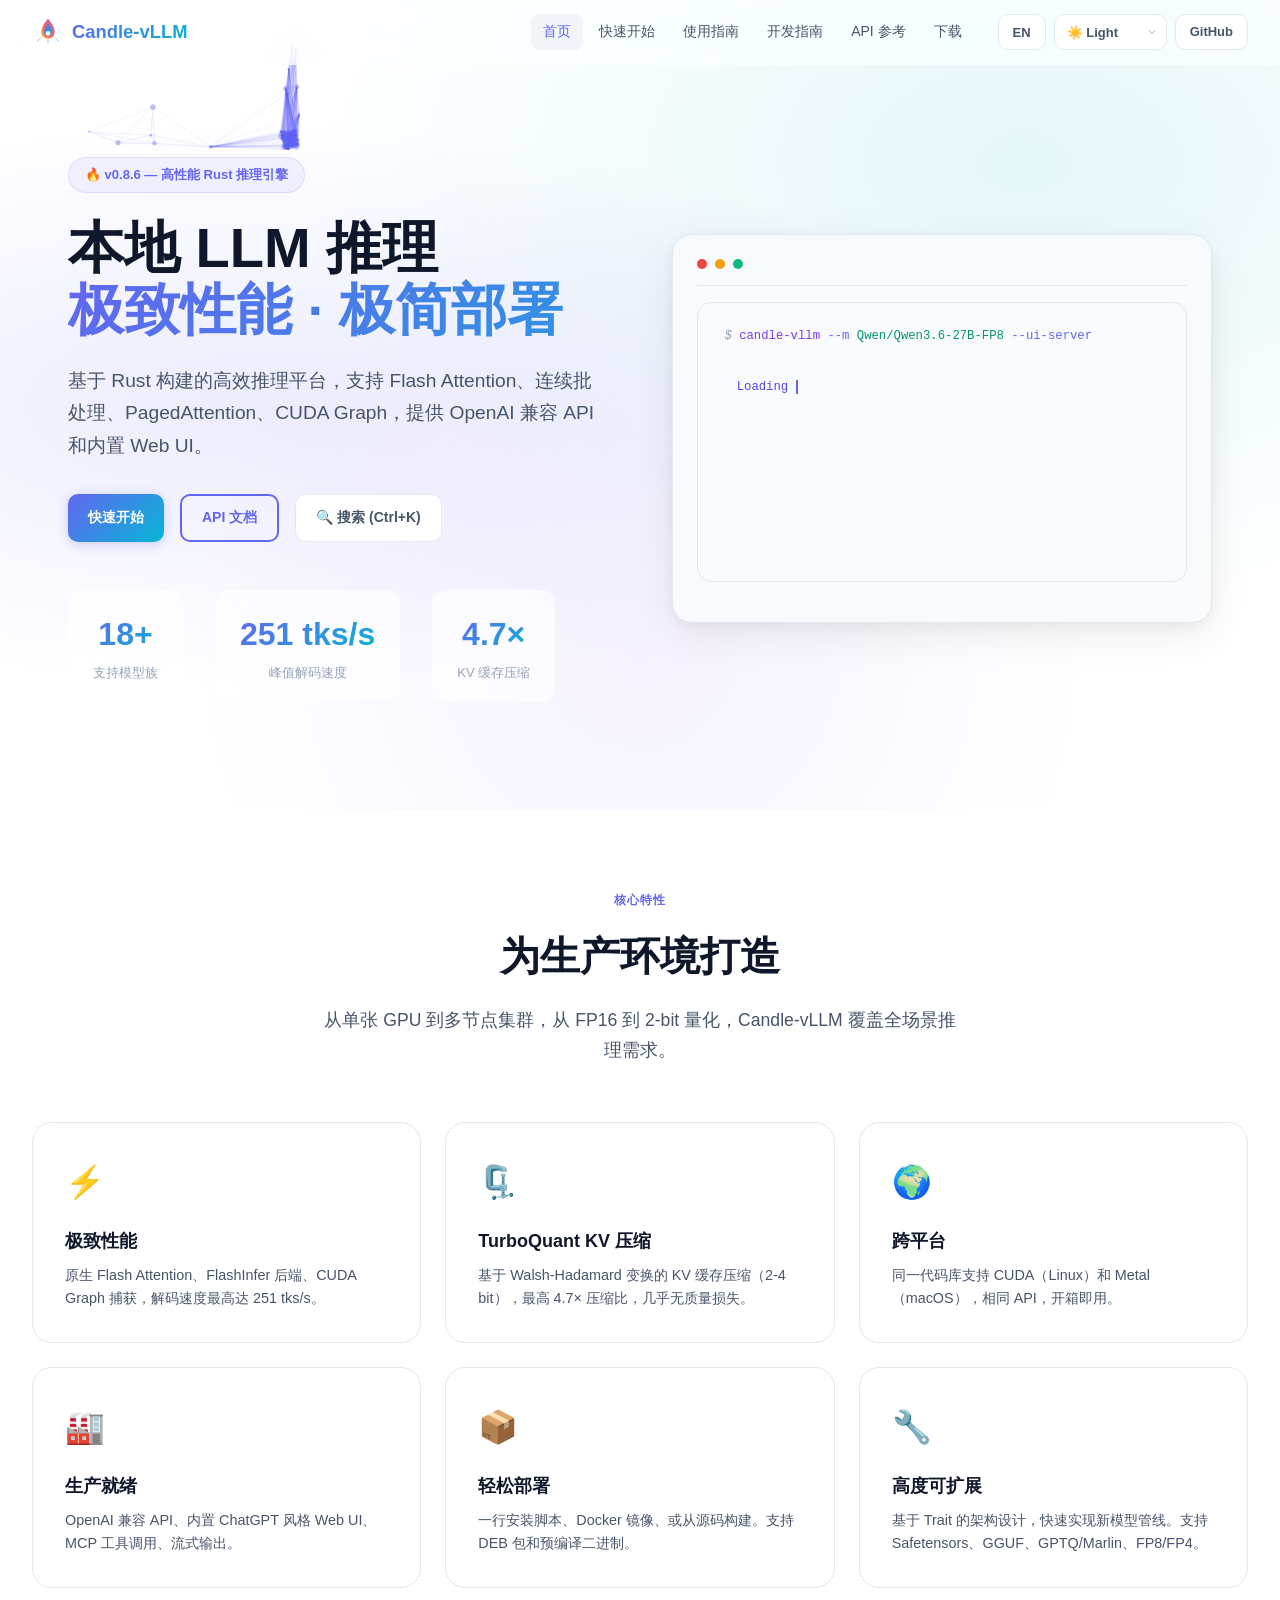
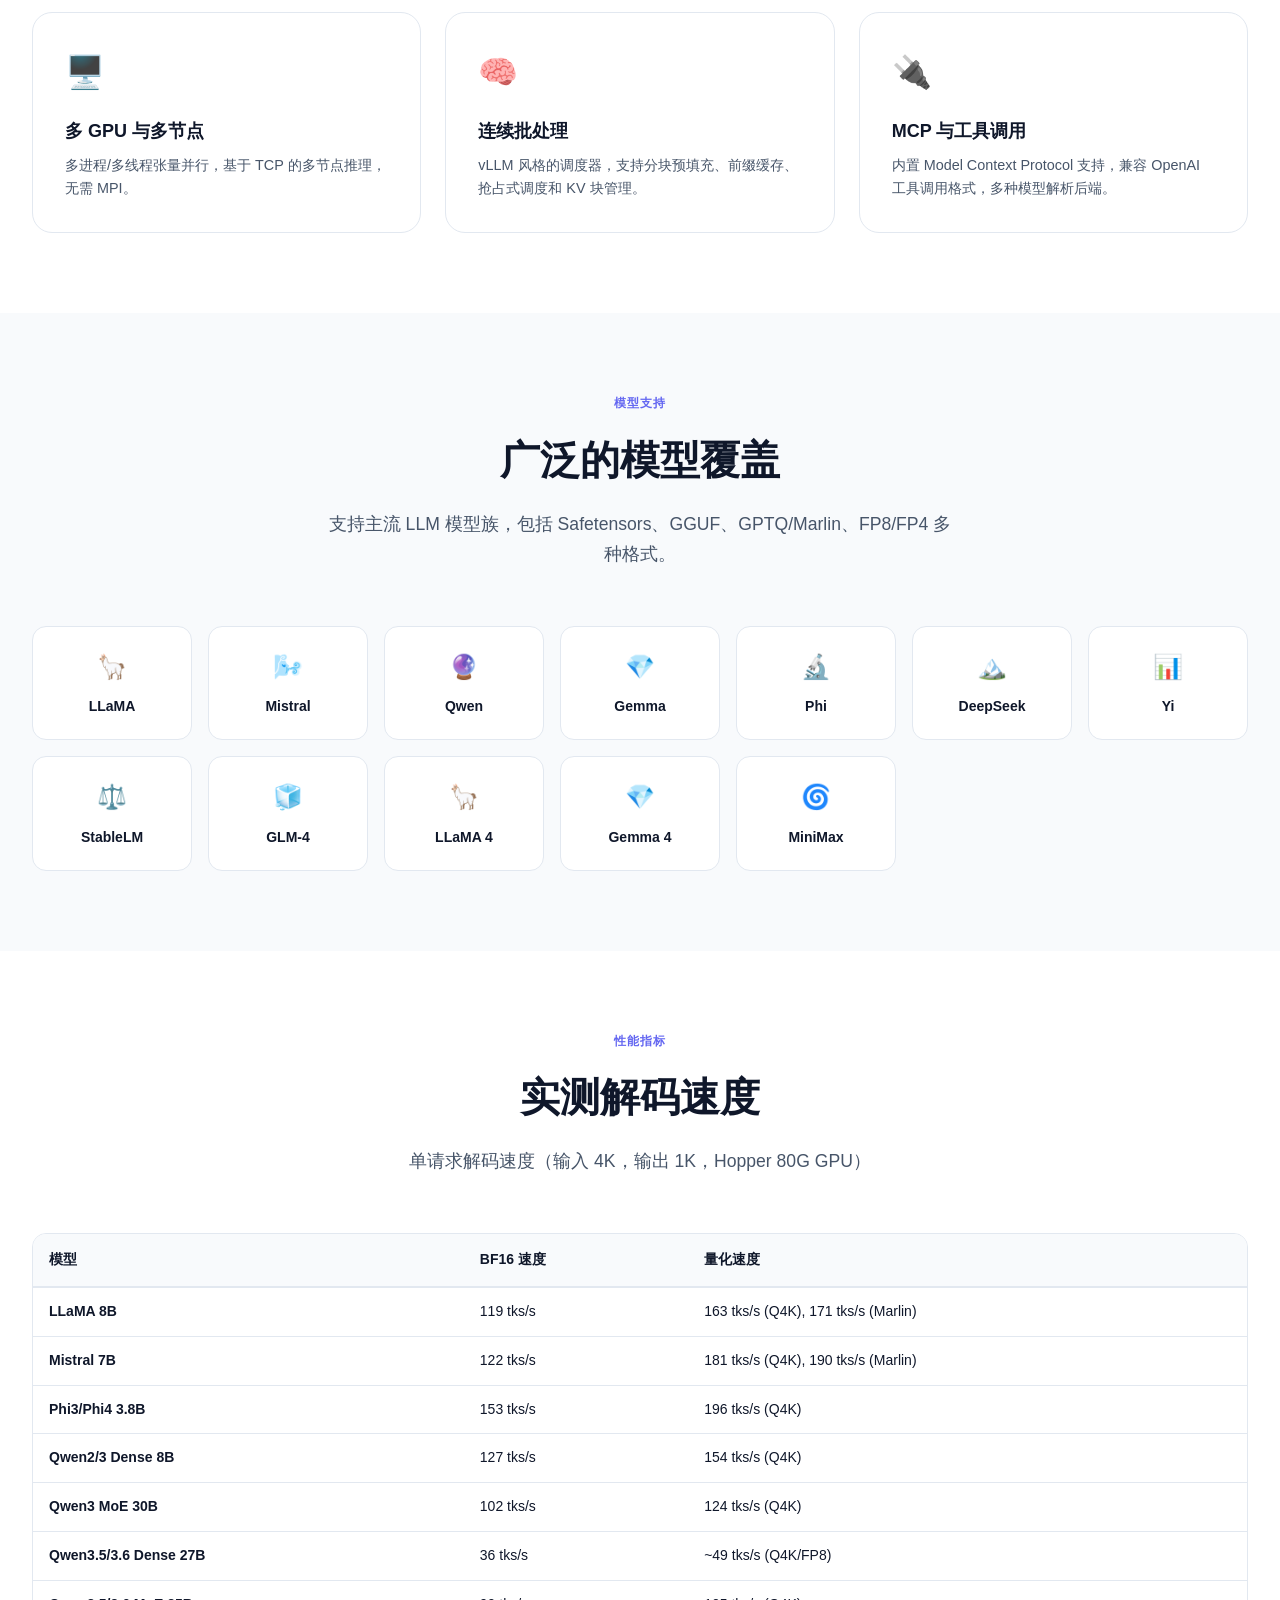
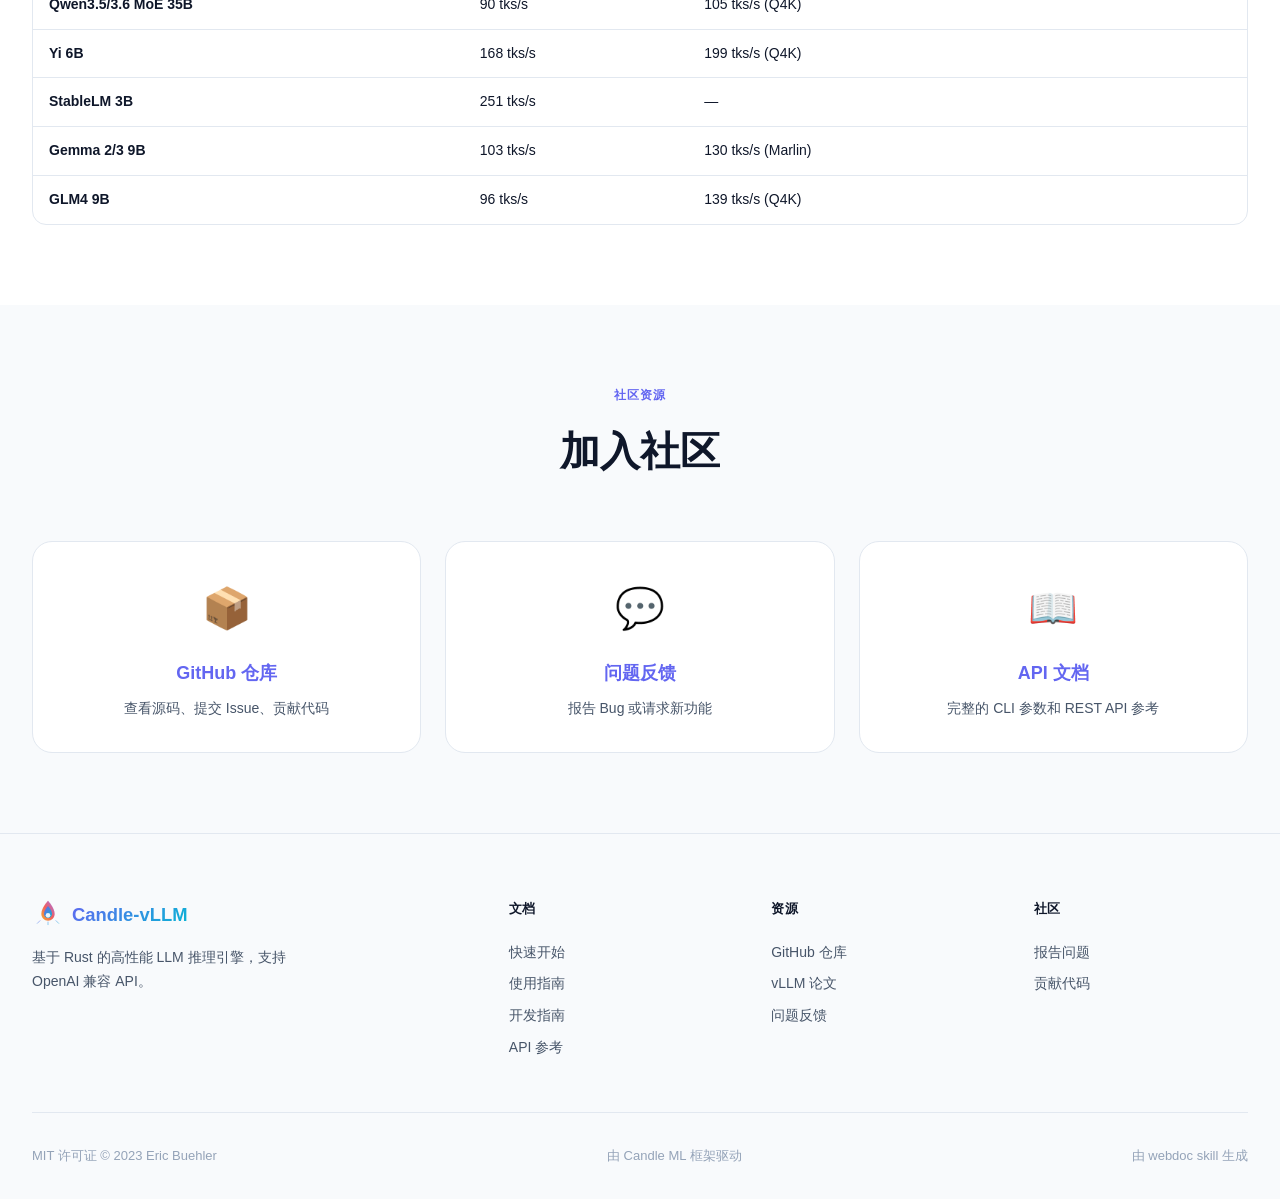
==== paged/index.html @ d10fa067 "Improve prebuild package compatibilities & add webdoc" ====
<!DOCTYPE html>
<html lang="zh-CN">
<head>
  <meta charset="UTF-8">
  <meta name="viewport" content="width=device-width, initial-scale=1.0">
  <title>Candle-vLLM — High-Performance LLM Inference in Rust</title>
  <meta name="description" content="Efficient, easy-to-use platform for inference and serving local LLMs with an OpenAI compatible API server, built in Rust.">
  <link rel="icon" href="assets/images/favicon.svg" type="image/svg+xml">
  <link rel="stylesheet" href="assets/css/main.css?v=2">
</head>
<body>

<header class="site-header">
  <div class="header-inner">
    <a href="index.html" class="logo">
      <img src="assets/images/logo.svg" alt="Candle-vLLM">
      <span>Candle-vLLM</span>
    </a>
    <nav class="nav-links">
      <a href="index.html" data-zh="首页" data-en="Home">首页</a>
      <a href="getting-started.html" data-zh="快速开始" data-en="Getting Started">快速开始</a>
      <a href="user-guide.html" data-zh="使用指南" data-en="User Guide">使用指南</a>
      <a href="developer-guide.html" data-zh="开发指南" data-en="Developer Guide">开发指南</a>
      <a href="api-reference.html" data-zh="API 参考" data-en="API Reference">API 参考</a>
      <a href="downloads.html" data-zh="下载" data-en="Downloads">下载</a>
    </nav>
    <div class="nav-actions">
      <button class="lang-toggle" aria-label="Switch language">EN</button>
      <div class="theme-dropdown">
        <select class="theme-select" aria-label="Select theme">
          <option value="light">☀️ Light</option>
          <option value="dark">🌙 Dark</option>
          <option value="enflame">🔥 Enflame</option>
        </select>
      </div>
      <a href="https://github.com/EricLBuehler/candle-vllm" class="btn btn-sm btn-page" target="_blank">GitHub</a>
      <button class="mobile-toggle" aria-label="Menu"><span></span><span></span><span></span></button>
    </div>
  </div>
</header>
<div class="scroll-progress"></div>

<!-- Search Overlay -->
<div class="search-overlay">
  <div class="search-box">
    <div class="search-input-wrapper">
      <svg width="20" height="20" viewBox="0 0 24 24" fill="none" stroke="currentColor" stroke-width="2"><circle cx="11" cy="11" r="8"/><path d="m21 21-4.35-4.35"/></svg>
      <input type="text" class="search-input" placeholder="Search documentation... (Ctrl+K)">
    </div>
    <div class="search-results"><div class="search-hint">Type to search documentation...</div></div>
  </div>
</div>

<!-- Hero Section -->
<section class="hero">
  <div class="hero-bg"></div>
  <canvas id="particles"></canvas>
  <div class="container">
    <div class="hero-grid">
      <div>
        <div class="hero-badge">
          <span data-zh="🔥 v0.8.6 — 高性能 Rust 推理引擎" data-en="🔥 v0.8.6 — High-Performance Rust Inference Engine">🔥 v0.8.6 — 高性能 Rust 推理引擎</span>
        </div>
        <h1>
          <span data-zh="本地 LLM 推理" data-en="Local LLM Inference">本地 LLM 推理</span><br>
          <span class="gradient-text" data-zh="极致性能 · 极简部署" data-en="Blazing Fast · Easy Deploy">极致性能 · 极简部署</span>
        </h1>
        <p data-zh="基于 Rust 构建的高效推理平台，支持 Flash Attention、连续批处理、PagedAttention、CUDA Graph，提供 OpenAI 兼容 API 和内置 Web UI。" data-en="Efficient inference platform built in Rust with Flash Attention, continuous batching, PagedAttention, CUDA Graphs, OpenAI-compatible API, and built-in ChatGPT-style Web UI.">基于 Rust 构建的高效推理平台，支持 Flash Attention、连续批处理、PagedAttention、CUDA Graph，提供 OpenAI 兼容 API 和内置 Web UI。</p>
        <div class="hero-buttons">
          <a href="getting-started.html" class="btn btn-primary" data-zh="快速开始" data-en="Get Started">快速开始</a>
          <a href="api-reference.html" class="btn btn-outline" data-zh="API 文档" data-en="API Docs">API 文档</a>
          <button class="btn btn-page" data-search-trigger data-zh="🔍 搜索 (Ctrl+K)" data-en="🔍 Search (Ctrl+K)">🔍 搜索 (Ctrl+K)</button>
        </div>
        <div class="stats-row">
          <div class="stat-card reveal">
            <div class="stat-number" data-counter data-target="18" data-suffix="+">0</div>
            <div class="stat-label" data-zh="支持模型族" data-en="Model Families">支持模型族</div>
          </div>
          <div class="stat-card reveal">
            <div class="stat-number" data-counter data-target="251" data-suffix=" tks/s">0</div>
            <div class="stat-label" data-zh="峰值解码速度" data-en="Peak Decode Speed">峰值解码速度</div>
          </div>
          <div class="stat-card reveal">
            <div class="stat-number" data-counter data-target="4" data-suffix=".7×">0</div>
            <div class="stat-label" data-zh="KV 缓存压缩" data-en="KV Cache Compression">KV 缓存压缩</div>
          </div>
        </div>
      </div>
      <div class="hero-code reveal">
        <div class="hero-code-header">
          <div class="hero-code-dot"></div>
          <div class="hero-code-dot"></div>
          <div class="hero-code-dot"></div>
        </div>
        <div id="hero-typing-code">
          <pre><code></code></pre>
        </div>
      </div>
    </div>
  </div>
</section>

<!-- Features Section -->
<section class="section">
  <div class="container">
    <div class="section-header reveal">
      <span class="overline" data-zh="核心特性" data-en="Core Features">核心特性</span>
      <h2 data-zh="为生产环境打造" data-en="Built for Production">为生产环境打造</h2>
      <p data-zh="从单张 GPU 到多节点集群，从 FP16 到 2-bit 量化，Candle-vLLM 覆盖全场景推理需求。" data-en="From a single GPU to multi-node clusters, from FP16 to 2-bit quantization, Candle-vLLM covers all inference scenarios.">从单张 GPU 到多节点集群，从 FP16 到 2-bit 量化，Candle-vLLM 覆盖全场景推理需求。</p>
    </div>
    <div class="features-grid">
      <div class="feature-card reveal">
        <span class="feature-icon">⚡</span>
        <h3 data-zh="极致性能" data-en="High Performance">极致性能</h3>
        <p data-zh="原生 Flash Attention、FlashInfer 后端、CUDA Graph 捕获，解码速度最高达 251 tks/s。" data-en="Native Flash Attention, FlashInfer backend, CUDA Graph capture — decode speeds up to 251 tks/s.">原生 Flash Attention、FlashInfer 后端、CUDA Graph 捕获，解码速度最高达 251 tks/s。</p>
      </div>
      <div class="feature-card reveal">
        <span class="feature-icon">🗜️</span>
        <h3 data-zh="TurboQuant KV 压缩" data-en="TurboQuant KV Compression">TurboQuant KV 压缩</h3>
        <p data-zh="基于 Walsh-Hadamard 变换的 KV 缓存压缩（2-4 bit），最高 4.7× 压缩比，几乎无质量损失。" data-en="Walsh-Hadamard KV cache compression (2-4 bit) with up to 4.7× compression and minimal quality loss.">基于 Walsh-Hadamard 变换的 KV 缓存压缩（2-4 bit），最高 4.7× 压缩比，几乎无质量损失。</p>
      </div>
      <div class="feature-card reveal">
        <span class="feature-icon">🌍</span>
        <h3 data-zh="跨平台" data-en="Cross-Platform">跨平台</h3>
        <p data-zh="同一代码库支持 CUDA（Linux）和 Metal（macOS），相同 API，开箱即用。" data-en="Single codebase for CUDA (Linux) and Metal (macOS). Same API, works out of the box.">同一代码库支持 CUDA（Linux）和 Metal（macOS），相同 API，开箱即用。</p>
      </div>
      <div class="feature-card reveal">
        <span class="feature-icon">🏭</span>
        <h3 data-zh="生产就绪" data-en="Production Ready">生产就绪</h3>
        <p data-zh="OpenAI 兼容 API、内置 ChatGPT 风格 Web UI、MCP 工具调用、流式输出。" data-en="OpenAI-compatible API, built-in ChatGPT-style Web UI, MCP tool calling, streaming output.">OpenAI 兼容 API、内置 ChatGPT 风格 Web UI、MCP 工具调用、流式输出。</p>
      </div>
      <div class="feature-card reveal">
        <span class="feature-icon">📦</span>
        <h3 data-zh="轻松部署" data-en="Easy Deploy">轻松部署</h3>
        <p data-zh="一行安装脚本、Docker 镜像、或从源码构建。支持 DEB 包和预编译二进制。" data-en="One-line install, Docker images, or build from source. DEB packages and pre-built binaries.">一行安装脚本、Docker 镜像、或从源码构建。支持 DEB 包和预编译二进制。</p>
      </div>
      <div class="feature-card reveal">
        <span class="feature-icon">🔧</span>
        <h3 data-zh="高度可扩展" data-en="Extensible">高度可扩展</h3>
        <p data-zh="基于 Trait 的架构设计，快速实现新模型管线。支持 Safetensors、GGUF、GPTQ/Marlin、FP8/FP4。" data-en="Trait-based architecture for rapid new model pipelines. Supports Safetensors, GGUF, GPTQ/Marlin, FP8/FP4.">基于 Trait 的架构设计，快速实现新模型管线。支持 Safetensors、GGUF、GPTQ/Marlin、FP8/FP4。</p>
      </div>
      <div class="feature-card reveal">
        <span class="feature-icon">🖥️</span>
        <h3 data-zh="多 GPU 与多节点" data-en="Multi-GPU & Multi-Node">多 GPU 与多节点</h3>
        <p data-zh="多进程/多线程张量并行，基于 TCP 的多节点推理，无需 MPI。" data-en="Multi-process and multi-threaded tensor parallelism, TCP-based multi-node inference — no MPI required.">多进程/多线程张量并行，基于 TCP 的多节点推理，无需 MPI。</p>
      </div>
      <div class="feature-card reveal">
        <span class="feature-icon">🧠</span>
        <h3 data-zh="连续批处理" data-en="Continuous Batching">连续批处理</h3>
        <p data-zh="vLLM 风格的调度器，支持分块预填充、前缀缓存、抢占式调度和 KV 块管理。" data-en="vLLM-style scheduler with chunked prefill, prefix caching, preemptive scheduling, and KV block management.">vLLM 风格的调度器，支持分块预填充、前缀缓存、抢占式调度和 KV 块管理。</p>
      </div>
      <div class="feature-card reveal">
        <span class="feature-icon">🔌</span>
        <h3 data-zh="MCP 与工具调用" data-en="MCP & Tool Calling">MCP 与工具调用</h3>
        <p data-zh="内置 Model Context Protocol 支持，兼容 OpenAI 工具调用格式，多种模型解析后端。" data-en="Built-in Model Context Protocol support, compatible with OpenAI tool calling format, multiple parser backends.">内置 Model Context Protocol 支持，兼容 OpenAI 工具调用格式，多种模型解析后端。</p>
      </div>
    </div>
  </div>
</section>

<!-- Supported Models Section -->
<section class="section" style="background: var(--surface-alt);">
  <div class="container">
    <div class="section-header reveal">
      <span class="overline" data-zh="模型支持" data-en="Model Support">模型支持</span>
      <h2 data-zh="广泛的模型覆盖" data-en="Broad Model Coverage">广泛的模型覆盖</h2>
      <p data-zh="支持主流 LLM 模型族，包括 Safetensors、GGUF、GPTQ/Marlin、FP8/FP4 多种格式。" data-en="Supports mainstream LLM families across Safetensors, GGUF, GPTQ/Marlin, FP8/FP4 formats.">支持主流 LLM 模型族，包括 Safetensors、GGUF、GPTQ/Marlin、FP8/FP4 多种格式。</p>
    </div>
    <div class="model-families reveal">
      <div class="model-family"><span class="model-family-icon">🦙</span><span class="model-family-name">LLaMA</span></div>
      <div class="model-family"><span class="model-family-icon">🌬️</span><span class="model-family-name">Mistral</span></div>
      <div class="model-family"><span class="model-family-icon">🔮</span><span class="model-family-name">Qwen</span></div>
      <div class="model-family"><span class="model-family-icon">💎</span><span class="model-family-name">Gemma</span></div>
      <div class="model-family"><span class="model-family-icon">🔬</span><span class="model-family-name">Phi</span></div>
      <div class="model-family"><span class="model-family-icon">🏔️</span><span class="model-family-name">DeepSeek</span></div>
      <div class="model-family"><span class="model-family-icon">📊</span><span class="model-family-name">Yi</span></div>
      <div class="model-family"><span class="model-family-icon">⚖️</span><span class="model-family-name">StableLM</span></div>
      <div class="model-family"><span class="model-family-icon">🧊</span><span class="model-family-name">GLM-4</span></div>
      <div class="model-family"><span class="model-family-icon">🦙</span><span class="model-family-name">LLaMA 4</span></div>
      <div class="model-family"><span class="model-family-icon">💎</span><span class="model-family-name">Gemma 4</span></div>
      <div class="model-family"><span class="model-family-icon">🌀</span><span class="model-family-name">MiniMax</span></div>
    </div>
  </div>
</section>

<!-- Performance Section -->
<section class="section">
  <div class="container">
    <div class="section-header reveal">
      <span class="overline" data-zh="性能指标" data-en="Performance">性能指标</span>
      <h2 data-zh="实测解码速度" data-en="Benchmark Decode Speed">实测解码速度</h2>
      <p data-zh="单请求解码速度（输入 4K，输出 1K，Hopper 80G GPU）" data-en="Single-request decode speed (input 4K, output 1K, Hopper 80G GPU)">单请求解码速度（输入 4K，输出 1K，Hopper 80G GPU）</p>
    </div>
    <div class="table-wrapper reveal">
      <table>
        <thead>
          <tr>
            <th data-zh="模型" data-en="Model">模型</th>
            <th data-zh="BF16 速度" data-en="BF16 Speed">BF16 速度</th>
            <th data-zh="量化速度" data-en="Quantized Speed">量化速度</th>
          </tr>
        </thead>
        <tbody>
          <tr><td><strong>LLaMA 8B</strong></td><td>119 tks/s</td><td>163 tks/s (Q4K), 171 tks/s (Marlin)</td></tr>
          <tr><td><strong>Mistral 7B</strong></td><td>122 tks/s</td><td>181 tks/s (Q4K), 190 tks/s (Marlin)</td></tr>
          <tr><td><strong>Phi3/Phi4 3.8B</strong></td><td>153 tks/s</td><td>196 tks/s (Q4K)</td></tr>
          <tr><td><strong>Qwen2/3 Dense 8B</strong></td><td>127 tks/s</td><td>154 tks/s (Q4K)</td></tr>
          <tr><td><strong>Qwen3 MoE 30B</strong></td><td>102 tks/s</td><td>124 tks/s (Q4K)</td></tr>
          <tr><td><strong>Qwen3.5/3.6 Dense 27B</strong></td><td>36 tks/s</td><td>~49 tks/s (Q4K/FP8)</td></tr>
          <tr><td><strong>Qwen3.5/3.6 MoE 35B</strong></td><td>90 tks/s</td><td>105 tks/s (Q4K)</td></tr>
          <tr><td><strong>Yi 6B</strong></td><td>168 tks/s</td><td>199 tks/s (Q4K)</td></tr>
          <tr><td><strong>StableLM 3B</strong></td><td>251 tks/s</td><td>—</td></tr>
          <tr><td><strong>Gemma 2/3 9B</strong></td><td>103 tks/s</td><td>130 tks/s (Marlin)</td></tr>
          <tr><td><strong>GLM4 9B</strong></td><td>96 tks/s</td><td>139 tks/s (Q4K)</td></tr>
        </tbody>
      </table>
    </div>
  </div>
</section>

<!-- Community Section -->
<section class="section" style="background: var(--surface-alt);">
  <div class="container">
    <div class="section-header reveal">
      <span class="overline" data-zh="社区资源" data-en="Community">社区资源</span>
      <h2 data-zh="加入社区" data-en="Join the Community">加入社区</h2>
    </div>
    <div class="community-grid">
      <a href="https://github.com/EricLBuehler/candle-vllm" target="_blank" class="community-card reveal">
        <span class="community-icon">📦</span>
        <h3 data-zh="GitHub 仓库" data-en="GitHub Repo">GitHub 仓库</h3>
        <p data-zh="查看源码、提交 Issue、贡献代码" data-en="Browse source, file issues, contribute">查看源码、提交 Issue、贡献代码</p>
      </a>
      <a href="https://github.com/EricLBuehler/candle-vllm/issues" target="_blank" class="community-card reveal">
        <span class="community-icon">💬</span>
        <h3 data-zh="问题反馈" data-en="Issue Tracker">问题反馈</h3>
        <p data-zh="报告 Bug 或请求新功能" data-en="Report bugs or request features">报告 Bug 或请求新功能</p>
      </a>
      <a href="api-reference.html" class="community-card reveal">
        <span class="community-icon">📖</span>
        <h3 data-zh="API 文档" data-en="API Documentation">API 文档</h3>
        <p data-zh="完整的 CLI 参数和 REST API 参考" data-en="Complete CLI flags and REST API reference">完整的 CLI 参数和 REST API 参考</p>
      </a>
    </div>
  </div>
</section>

<!-- Footer -->
<footer class="site-footer">
  <div class="container">
    <div class="footer-grid">
      <div class="footer-brand">
        <a href="index.html" class="logo">
          <img src="assets/images/logo.svg" alt="Candle-vLLM">
          <span>Candle-vLLM</span>
        </a>
        <p data-zh="基于 Rust 的高性能 LLM 推理引擎，支持 OpenAI 兼容 API。" data-en="High-performance LLM inference engine built in Rust with OpenAI-compatible API.">基于 Rust 的高性能 LLM 推理引擎，支持 OpenAI 兼容 API。</p>
      </div>
      <div class="footer-col">
        <h4 data-zh="文档" data-en="Docs">文档</h4>
        <a href="getting-started.html" data-zh="快速开始" data-en="Getting Started">快速开始</a>
        <a href="user-guide.html" data-zh="使用指南" data-en="User Guide">使用指南</a>
        <a href="developer-guide.html" data-zh="开发指南" data-en="Developer Guide">开发指南</a>
        <a href="api-reference.html" data-zh="API 参考" data-en="API Reference">API 参考</a>
      </div>
      <div class="footer-col">
        <h4 data-zh="资源" data-en="Resources">资源</h4>
        <a href="https://github.com/EricLBuehler/candle-vllm" target="_blank" data-zh="GitHub 仓库" data-en="GitHub Repo">GitHub 仓库</a>
        <a href="https://arxiv.org/abs/2309.06180" target="_blank" data-zh="vLLM 论文" data-en="vLLM Paper">vLLM 论文</a>
        <a href="https://github.com/EricLBuehler/candle-vllm/issues" target="_blank" data-zh="问题反馈" data-en="Issue Tracker">问题反馈</a>
      </div>
      <div class="footer-col">
        <h4 data-zh="社区" data-en="Community">社区</h4>
        <a href="https://github.com/EricLBuehler/candle-vllm/issues" target="_blank" data-zh="报告问题" data-en="Report Issue">报告问题</a>
        <a href="https://github.com/EricLBuehler/candle-vllm" target="_blank" data-zh="贡献代码" data-en="Contribute">贡献代码</a>
      </div>
    </div>
    <div class="footer-bottom">
      <span data-zh="MIT 许可证 © 2023 Eric Buehler" data-en="MIT License © 2023 Eric Buehler">MIT 许可证 © 2023 Eric Buehler</span>
      <span data-zh="由 Candle ML 框架驱动" data-en="Powered by Candle ML Framework">由 Candle ML 框架驱动</span>
      <span class="webdoc-credit"><span data-zh="由" data-en="Generated by">Generated by</span> <a href="https://github.com/guoqingbao/webdoc/" target="_blank" rel="noopener">webdoc skill</a><span data-zh=" 生成" data-en=""></span></span>
    </div>
  </div>
</footer>

<script src="assets/js/main.js?v=2"></script>
</body>
</html>
---- paged/assets/css/main.css ----
/* ============================================================
   Candle-vLLM Documentation — Design System
   Three themes: light (default), dark, enflame
   ============================================================ */

:root {
  --primary: #6366f1;
  --primary-dark: #4f46e5;
  --primary-light: #818cf8;
  --accent: #06b6d4;
  --accent-dark: #0891b2;
  --surface: #ffffff;
  --surface-alt: #f8fafc;
  --surface-hover: #f1f5f9;
  --border: #e2e8f0;
  --text: #0f172a;
  --text-secondary: #475569;
  --text-tertiary: #94a3b8;
  --code-bg: #f8fafc;
  --code-text: #1e293b;
  --success: #10b981;
  --warning: #f59e0b;
  --danger: #ef4444;
  --gradient-start: #6366f1;
  --gradient-end: #06b6d4;
  --glass: rgba(255,255,255,0.6);
  --glass-border: rgba(255,255,255,0.3);
  --shadow-sm: 0 1px 2px rgba(0,0,0,0.04);
  --shadow: 0 4px 16px rgba(0,0,0,0.06), 0 1px 3px rgba(0,0,0,0.04);
  --shadow-lg: 0 12px 40px rgba(0,0,0,0.08), 0 4px 12px rgba(0,0,0,0.04);
  --shadow-xl: 0 24px 48px rgba(0,0,0,0.1), 0 8px 16px rgba(0,0,0,0.05);
  --shadow-glow: 0 0 30px rgba(99,102,241,0.12);
  --radius: 0.875rem;
  --radius-lg: 1.25rem;
  --transition: 0.3s cubic-bezier(0.4, 0, 0.2, 1);
}

[data-theme="dark"] {
  --primary: #818cf8;
  --primary-dark: #6366f1;
  --primary-light: #a5b4fc;
  --accent: #22d3ee;
  --accent-dark: #06b6d4;
  --surface: #0b1120;
  --surface-alt: #131b2e;
  --surface-hover: #1e293b;
  --border: #1e293b;
  --text: #f1f5f9;
  --text-secondary: #94a3b8;
  --text-tertiary: #64748b;
  --code-bg: #0d1525;
  --code-text: #e2e8f0;
  --glass: rgba(11,17,32,0.7);
  --glass-border: rgba(30,41,59,0.5);
  --shadow-sm: 0 1px 2px rgba(0,0,0,0.2);
  --shadow: 0 4px 16px rgba(0,0,0,0.3);
  --shadow-lg: 0 12px 40px rgba(0,0,0,0.4);
  --shadow-xl: 0 24px 48px rgba(0,0,0,0.5);
  --shadow-glow: 0 0 30px rgba(129,140,248,0.15);
}

[data-theme="enflame"] {
  --primary: #f59e0b;
  --primary-dark: #d97706;
  --primary-light: #fbbf24;
  --accent: #ef4444;
  --accent-dark: #dc2626;
  --surface: #ffffff;
  --surface-alt: #FFFBF0;
  --surface-hover: #FFF7E6;
  --border: #F3E8D0;
  --text: #1a1005;
  --text-secondary: #5c4a2a;
  --text-tertiary: #9c8a6a;
  --code-bg: #FFFDF5;
  --code-text: #3d2e0a;
  --gradient-start: #f59e0b;
  --gradient-end: #ef4444;
  --glass: rgba(255,255,255,0.7);
  --glass-border: rgba(0,0,0,0.06);
  --shadow-glow: 0 0 30px rgba(245,158,11,0.15);
}

/* ---- Reset & Base ---- */
*, *::before, *::after { box-sizing: border-box; margin: 0; padding: 0; }
html { scroll-behavior: smooth; }
body {
  font-family: 'Inter', -apple-system, BlinkMacSystemFont, 'Segoe UI', Roboto, sans-serif;
  background: var(--surface);
  color: var(--text);
  line-height: 1.7;
  transition: background var(--transition), color var(--transition);
  overflow-x: hidden;
}
code, pre, .code-block, .terminal {
  font-family: 'SF Mono', 'Cascadia Code', 'JetBrains Mono', 'Fira Code', Consolas, monospace;
}
a { color: var(--primary); text-decoration: none; transition: color var(--transition); }
a:hover { color: var(--primary-dark); }
img { max-width: 100%; display: block; }

/* ---- Container ---- */
.container { max-width: 1280px; margin: 0 auto; padding: 0 2rem; }

/* ---- Header ---- */
.site-header {
  position: fixed; top: 0; left: 0; right: 0; z-index: 1000;
  background: var(--glass);
  backdrop-filter: blur(20px) saturate(180%);
  -webkit-backdrop-filter: blur(20px) saturate(180%);
  border-bottom: 1px solid var(--glass-border);
  transition: all var(--transition);
}
.site-header.scrolled {
  box-shadow: var(--shadow);
}
.header-inner {
  max-width: 1280px; margin: 0 auto; padding: 0 2rem;
  display: flex; align-items: center; height: 4rem; gap: 1.5rem;
}
.logo {
  display: flex; align-items: center; gap: 0.5rem;
  text-decoration: none; flex-shrink: 0;
}
.logo img { width: 2rem; height: 2rem; }
.logo span {
  font-weight: 800; font-size: 1.15rem;
  background: linear-gradient(135deg, var(--gradient-start), var(--gradient-end));
  -webkit-background-clip: text; -webkit-text-fill-color: transparent;
  background-clip: text;
}
.nav-links { display: flex; align-items: center; gap: 0.25rem; margin-left: auto; }
.nav-links a {
  padding: 0.4rem 0.75rem; border-radius: 0.5rem;
  font-size: 0.875rem; font-weight: 500; color: var(--text-secondary);
  transition: all var(--transition); white-space: nowrap;
}
.nav-links a:hover, .nav-links a.active {
  color: var(--primary); background: var(--surface-hover);
}
.nav-actions { display: flex; align-items: center; gap: 0.5rem; flex-shrink: 0; }

/* Language toggle */
.lang-toggle {
  height: 2.25rem; padding: 0 0.875rem; border-radius: 0.625rem;
  border: 1px solid var(--border); background: var(--surface);
  color: var(--text-secondary); cursor: pointer;
  font-size: 0.8125rem; font-weight: 600; font-family: inherit;
  transition: all var(--transition);
}
.lang-toggle:hover { background: var(--surface-hover); transform: translateY(-1px); }

/* Theme dropdown */
.theme-dropdown { position: relative; display: flex; align-items: center; }
.theme-select {
  height: 2.25rem; border-radius: 0.625rem; border: 1px solid var(--border);
  background: var(--surface); color: var(--text-secondary); cursor: pointer;
  font-size: 0.8125rem; font-weight: 600; font-family: inherit;
  padding: 0 1.75rem 0 0.75rem; appearance: none; -webkit-appearance: none;
  transition: all var(--transition);
  background-image: url("data:image/svg+xml,%3Csvg xmlns='http://www.w3.org/2000/svg' width='12' height='12' viewBox='0 0 24 24' fill='none' stroke='%2394a3b8' stroke-width='2'%3E%3Cpath d='m6 9 6 6 6-6'/%3E%3C/svg%3E");
  background-repeat: no-repeat; background-position: right 0.5rem center;
}
.theme-select:hover { background-color: var(--surface-hover); transform: translateY(-1px); }
.theme-select:focus { outline: 2px solid var(--primary); outline-offset: 1px; }

/* Buttons */
.btn {
  display: inline-flex; align-items: center; gap: 0.5rem;
  padding: 0.625rem 1.25rem; border-radius: 0.625rem;
  font-weight: 600; font-size: 0.875rem; font-family: inherit;
  border: none; cursor: pointer; transition: all var(--transition);
  text-decoration: none; white-space: nowrap;
}
.btn-sm { padding: 0.375rem 0.875rem; font-size: 0.8125rem; }
.btn-primary {
  background: linear-gradient(135deg, var(--gradient-start), var(--gradient-end));
  color: white; box-shadow: 0 2px 12px rgba(99,102,241,0.3);
}
.btn-primary:hover { transform: translateY(-2px); box-shadow: 0 4px 20px rgba(99,102,241,0.4); color: white; }
.btn-outline {
  background: transparent; color: var(--primary);
  border: 2px solid var(--primary);
}
.btn-outline:hover { background: var(--primary); color: white; transform: translateY(-2px); }
.btn-page {
  background: var(--surface); color: var(--text-secondary);
  border: 1px solid var(--border);
}
.btn-page:hover { background: var(--surface-hover); transform: translateY(-1px); color: var(--text); }

/* Mobile toggle */
.mobile-toggle {
  display: none; flex-direction: column; gap: 4px;
  background: none; border: none; cursor: pointer; padding: 4px;
}
.mobile-toggle span {
  width: 20px; height: 2px; background: var(--text-secondary);
  border-radius: 2px; transition: all var(--transition);
}

/* ---- Scroll Progress ---- */
.scroll-progress {
  position: fixed; top: 4rem; left: 0; height: 3px; z-index: 999;
  background: linear-gradient(90deg, var(--gradient-start), var(--gradient-end));
  width: 0%; transition: width 0.1s linear;
  animation: gradientShift 3s ease infinite;
  background-size: 200%;
}
@keyframes gradientShift {
  0%, 100% { background-position: 0% 50%; }
  50% { background-position: 100% 50%; }
}

/* ---- Hero ---- */
.hero {
  position: relative; padding: 8rem 0 5rem; overflow: hidden;
  min-height: 90vh; display: flex; align-items: center;
}
.hero-bg {
  position: absolute; inset: 0; z-index: 0;
  background:
    radial-gradient(ellipse at 20% 50%, rgba(99,102,241,0.12) 0%, transparent 50%),
    radial-gradient(ellipse at 80% 20%, rgba(6,182,212,0.1) 0%, transparent 50%),
    radial-gradient(ellipse at 50% 80%, rgba(139,92,246,0.08) 0%, transparent 50%),
    var(--surface);
}
[data-theme="dark"] .hero-bg {
  background:
    radial-gradient(ellipse at 20% 50%, rgba(99,102,241,0.15) 0%, transparent 50%),
    radial-gradient(ellipse at 80% 20%, rgba(6,182,212,0.12) 0%, transparent 50%),
    radial-gradient(ellipse at 50% 80%, rgba(139,92,246,0.1) 0%, transparent 50%),
    var(--surface);
}
[data-theme="enflame"] .hero-bg {
  background:
    radial-gradient(ellipse at 20% 50%, rgba(245,158,11,0.12) 0%, transparent 50%),
    radial-gradient(ellipse at 80% 20%, rgba(239,68,68,0.1) 0%, transparent 50%),
    radial-gradient(ellipse at 50% 80%, rgba(245,158,11,0.08) 0%, transparent 50%),
    var(--surface);
}
#particles {
  position: absolute; inset: 0; z-index: 1;
}
.hero .container { position: relative; z-index: 2; }
.hero-grid {
  display: grid; grid-template-columns: 1fr 1fr; gap: 4rem; align-items: center;
}
.hero-badge {
  display: inline-flex; align-items: center; gap: 0.5rem;
  padding: 0.375rem 1rem; border-radius: 2rem;
  background: rgba(99,102,241,0.08); border: 1px solid rgba(99,102,241,0.15);
  font-size: 0.8125rem; font-weight: 600; color: var(--primary);
  margin-bottom: 1.5rem;
}
[data-theme="enflame"] .hero-badge {
  background: rgba(245,158,11,0.1); border-color: rgba(245,158,11,0.2);
  color: var(--primary-dark);
}
.hero h1 { font-size: 3.5rem; font-weight: 800; line-height: 1.1; margin-bottom: 1.5rem; }
.gradient-text {
  background: linear-gradient(135deg, var(--gradient-start), var(--gradient-end));
  background-size: 200%;
  -webkit-background-clip: text; -webkit-text-fill-color: transparent;
  background-clip: text;
  animation: gradientText 4s ease infinite;
}
@keyframes gradientText {
  0%, 100% { background-position: 0% 50%; }
  50% { background-position: 100% 50%; }
}
.hero p { font-size: 1.2rem; color: var(--text-secondary); margin-bottom: 2rem; max-width: 540px; }
.hero-buttons { display: flex; gap: 1rem; flex-wrap: wrap; }
.hero-code {
  background: var(--code-bg); border: 1px solid var(--border);
  border-radius: var(--radius-lg); padding: 1.5rem; position: relative;
  box-shadow: var(--shadow-lg);
}
.hero-code-header {
  display: flex; align-items: center; gap: 0.5rem;
  padding-bottom: 1rem; border-bottom: 1px solid var(--border); margin-bottom: 1rem;
}
.hero-code-dot { width: 10px; height: 10px; border-radius: 50%; }
.hero-code-dot:nth-child(1) { background: #ef4444; }
.hero-code-dot:nth-child(2) { background: #f59e0b; }
.hero-code-dot:nth-child(3) { background: #10b981; }
#hero-typing-code pre {
  min-height: 280px; font-size: 0.875rem; line-height: 1.8; color: var(--code-text);
  overflow: hidden;
}
.typing-cursor {
  display: inline-block; width: 2px; height: 1.1em; background: var(--primary);
  vertical-align: text-bottom; animation: blink 1s step-end infinite;
}
@keyframes blink { 0%, 100% { opacity: 1; } 50% { opacity: 0; } }

/* Stats Row */
.stats-row {
  display: flex; gap: 2rem; margin-top: 3rem; flex-wrap: wrap;
}
.stat-card {
  text-align: center; padding: 1rem 1.5rem;
  background: var(--glass); border: 1px solid var(--glass-border);
  border-radius: var(--radius); backdrop-filter: blur(10px);
  transition: all var(--transition);
}
.stat-card:hover { transform: translateY(-3px); box-shadow: var(--shadow); }
.stat-card .stat-number {
  font-size: 2rem; font-weight: 800;
  background: linear-gradient(135deg, var(--gradient-start), var(--gradient-end));
  -webkit-background-clip: text; -webkit-text-fill-color: transparent;
  background-clip: text;
}
.stat-card .stat-label { font-size: 0.8125rem; color: var(--text-tertiary); font-weight: 500; }

/* ---- Section ---- */
.section { padding: 5rem 0; }
.section-header { text-align: center; margin-bottom: 3.5rem; }
.section-header .overline {
  text-transform: uppercase; font-size: 0.75rem; font-weight: 700;
  letter-spacing: 0.1em; color: var(--primary); margin-bottom: 0.75rem;
  display: block;
}
.section-header h2 { font-size: 2.5rem; font-weight: 800; margin-bottom: 1rem; }
.section-header p { font-size: 1.1rem; color: var(--text-secondary); max-width: 640px; margin: 0 auto; }

/* ---- Features Grid ---- */
.features-grid {
  display: grid; grid-template-columns: repeat(3, 1fr); gap: 1.5rem;
}
.feature-card {
  position: relative; overflow: hidden;
  background: var(--surface); border: 1px solid var(--border);
  border-radius: var(--radius-lg); padding: 2rem;
  transition: all var(--transition);
}
.feature-card::before {
  content: ''; position: absolute; top: 0; left: 0; right: 0; height: 3px;
  background: linear-gradient(90deg, var(--gradient-start), var(--gradient-end));
  opacity: 0; transition: opacity var(--transition);
}
.feature-card::after {
  content: ''; position: absolute; inset: 0;
  background: radial-gradient(
    300px circle at var(--mouse-x, 50%) var(--mouse-y, 50%),
    rgba(99,102,241,0.06), transparent
  );
  pointer-events: none; opacity: 0; transition: opacity var(--transition);
}
.feature-card:hover { transform: translateY(-4px); box-shadow: var(--shadow-lg); border-color: var(--primary-light); }
.feature-card:hover::before { opacity: 1; }
.feature-card:hover::after { opacity: 1; }
.feature-icon { font-size: 2rem; margin-bottom: 1rem; display: block; }
.feature-card h3 { font-size: 1.125rem; font-weight: 700; margin-bottom: 0.5rem; }
.feature-card p { font-size: 0.9rem; color: var(--text-secondary); line-height: 1.6; }

[data-theme="enflame"] .feature-card:hover { border-color: var(--primary-light); }
[data-theme="enflame"] .feature-card::after {
  background: radial-gradient(300px circle at var(--mouse-x,50%) var(--mouse-y,50%), rgba(245,158,11,0.08), transparent);
}

/* ---- Model Families ---- */
.model-families {
  display: grid; grid-template-columns: repeat(auto-fill, minmax(140px, 1fr)); gap: 1rem;
}
.model-family {
  display: flex; flex-direction: column; align-items: center; gap: 0.5rem;
  padding: 1.25rem 1rem; background: var(--surface); border: 1px solid var(--border);
  border-radius: var(--radius); transition: all var(--transition);
  text-align: center;
}
.model-family:hover { transform: translateY(-3px); box-shadow: var(--shadow); border-color: var(--primary-light); }
.model-family-icon { font-size: 1.5rem; }
.model-family-name { font-size: 0.875rem; font-weight: 600; }

/* ---- Performance Table ---- */
.table-wrapper { overflow-x: auto; border-radius: var(--radius); border: 1px solid var(--border); }
.table-wrapper table {
  width: 100%; border-collapse: collapse; font-size: 0.875rem;
}
.table-wrapper th {
  background: var(--surface-alt); font-weight: 700; text-align: left;
  padding: 0.875rem 1rem; border-bottom: 2px solid var(--border);
  white-space: nowrap;
}
.table-wrapper td {
  padding: 0.75rem 1rem; border-bottom: 1px solid var(--border);
}
.table-wrapper tr:hover td { background: var(--surface-hover); }
.table-wrapper tr:last-child td { border-bottom: none; }

/* ---- Tabs ---- */
.tabs { display: flex; gap: 0.25rem; margin-bottom: 1.5rem; flex-wrap: wrap; }
.tab-btn {
  padding: 0.5rem 1rem; border-radius: 0.5rem; border: 1px solid var(--border);
  background: var(--surface); color: var(--text-secondary);
  font-size: 0.875rem; font-weight: 600; font-family: inherit;
  cursor: pointer; transition: all var(--transition);
}
.tab-btn:hover { background: var(--surface-hover); }
.tab-btn.active {
  background: linear-gradient(135deg, var(--gradient-start), var(--gradient-end));
  color: white; border-color: transparent;
}
[data-theme="enflame"] .tab-btn.active {
  background: var(--primary); color: white;
}
.tab-content { display: none; }
.tab-content.active { display: block; }

/* ---- Code Blocks ---- */
pre {
  background: var(--code-bg); border: 1px solid var(--border);
  border-radius: var(--radius); padding: 1.25rem 1.5rem;
  overflow-x: auto; position: relative;
  transition: box-shadow var(--transition);
  margin: 1rem 0;
}
pre:hover { box-shadow: var(--shadow); }
pre code {
  font-size: 0.8125rem; line-height: 1.8; color: var(--code-text);
}
code:not([class]) {
  background: none; border: none;
  padding: 0.1em 0.2em;
  font-size: 0.875em; color: var(--primary-dark);
}
[data-theme="dark"] code:not([class]) { color: var(--primary-light); }
[data-theme="enflame"] code:not([class]) { color: var(--primary-dark); }
.copy-btn {
  position: absolute; top: 0.75rem; right: 0.75rem;
  padding: 0.3rem 0.6rem; border-radius: 0.375rem;
  background: var(--surface-hover); border: 1px solid var(--border);
  color: var(--text-tertiary); font-size: 0.75rem; font-family: inherit;
  cursor: pointer; transition: all var(--transition);
}
.copy-btn:hover { background: var(--primary); color: white; border-color: var(--primary); }

/* Syntax tokens */
.token-keyword { color: #7c3aed; }
.token-string { color: #059669; }
.token-comment { color: #94a3b8; font-style: italic; }
.token-flag { color: #6366f1; }
.token-value { color: #059669; }
.token-type { color: #0891b2; }
.token-number { color: #d97706; }
.token-op { color: #64748b; }

[data-theme="dark"] .token-keyword { color: #c084fc; }
[data-theme="dark"] .token-string { color: #34d399; }
[data-theme="dark"] .token-comment { color: #64748b; }
[data-theme="dark"] .token-flag { color: #818cf8; }
[data-theme="dark"] .token-value { color: #34d399; }
[data-theme="dark"] .token-type { color: #22d3ee; }
[data-theme="dark"] .token-number { color: #fbbf24; }

[data-theme="enflame"] .token-keyword { color: #d97706; }
[data-theme="enflame"] .token-string { color: #059669; }
[data-theme="enflame"] .token-flag { color: #f59e0b; }
[data-theme="enflame"] .token-number { color: #ef4444; }

/* ---- Steps ---- */
ol.steps { list-style: none; counter-reset: step-counter; }
.step-item {
  position: relative; padding: 1.5rem 1.5rem 1.5rem 4rem; margin-bottom: 1rem;
  background: var(--surface); border: 1px solid var(--border);
  border-radius: var(--radius); counter-increment: step-counter;
  transition: all var(--transition);
}
.step-item::before {
  content: counter(step-counter); position: absolute; left: 1.25rem; top: 1.5rem;
  width: 1.75rem; height: 1.75rem; border-radius: 50%;
  background: linear-gradient(135deg, var(--gradient-start), var(--gradient-end));
  color: white; font-size: 0.8125rem; font-weight: 700;
  display: flex; align-items: center; justify-content: center;
}
.step-item:hover { box-shadow: var(--shadow-sm); }

/* ---- Callouts ---- */
.callout-info, .callout-warning, .callout-success, .callout-danger {
  padding: 1.25rem 1.5rem; border-radius: var(--radius);
  margin: 1.25rem 0; border-left: 4px solid;
}
.callout-info { background: rgba(99,102,241,0.06); border-color: var(--primary); }
.callout-warning { background: rgba(245,158,11,0.06); border-color: var(--warning); }
.callout-success { background: rgba(16,185,129,0.06); border-color: var(--success); }
.callout-danger { background: rgba(239,68,68,0.06); border-color: var(--danger); }
.callout-title { font-weight: 700; margin-bottom: 0.25rem; font-size: 0.9rem; }
.callout-info .callout-title { color: var(--primary); }
.callout-warning .callout-title { color: var(--warning); }
.callout-success .callout-title { color: var(--success); }
.callout-danger .callout-title { color: var(--danger); }

/* ---- Doc Layout ---- */
.doc-layout {
  display: grid; grid-template-columns: 260px 1fr; gap: 3rem;
}
.doc-sidebar {
  position: sticky; top: 5.5rem; height: fit-content; max-height: calc(100vh - 7rem);
  overflow-y: auto; padding-right: 1rem;
}
.doc-sidebar-group { margin-bottom: 1.5rem; }
.doc-sidebar-group h4 {
  font-size: 0.75rem; font-weight: 700; text-transform: uppercase;
  letter-spacing: 0.08em; color: var(--text-tertiary); margin-bottom: 0.5rem;
  padding: 0.25rem 0.75rem;
}
.doc-sidebar a {
  display: block; padding: 0.375rem 0.75rem; border-radius: 0.375rem;
  font-size: 0.8125rem; color: var(--text-secondary);
  transition: all var(--transition); margin-bottom: 1px;
}
.doc-sidebar a:hover { color: var(--primary); background: var(--surface-hover); }
.doc-sidebar a.active {
  color: var(--primary); background: rgba(99,102,241,0.08);
  font-weight: 600;
}
[data-theme="enflame"] .doc-sidebar a.active {
  color: var(--primary-dark); background: rgba(245,158,11,0.1);
}
[data-theme="enflame"] .doc-sidebar a:hover { color: var(--primary-dark); }

.doc-content h2 {
  font-size: 1.75rem; font-weight: 800; margin: 2.5rem 0 1rem; padding-top: 1rem;
}
.doc-content h2:first-child { margin-top: 0; }
.doc-content h3 { font-size: 1.25rem; font-weight: 700; margin: 2rem 0 0.75rem; }
.doc-content p { margin-bottom: 1rem; color: var(--text-secondary); }
.doc-content ul, .doc-content ol { margin-bottom: 1rem; padding-left: 1.5rem; }
.doc-content li { margin-bottom: 0.375rem; color: var(--text-secondary); }

/* ---- Page Header (inner pages) ---- */
.page-header {
  padding: 7rem 0 3rem;
  background:
    radial-gradient(ellipse at 30% 50%, rgba(99,102,241,0.08) 0%, transparent 50%),
    var(--surface-alt);
  border-bottom: 1px solid var(--border);
}
[data-theme="enflame"] .page-header {
  background:
    radial-gradient(ellipse at 30% 50%, rgba(245,158,11,0.08) 0%, transparent 50%),
    var(--surface-alt);
}
.page-header h1 { font-size: 2.5rem; font-weight: 800; margin-bottom: 0.75rem; }
.page-header p { font-size: 1.1rem; color: var(--text-secondary); max-width: 600px; }

/* ---- Architecture Diagram ---- */
.diagram-container {
  background: var(--surface-alt); border: 1px solid var(--border);
  border-radius: var(--radius-lg); padding: 2.5rem; margin: 2rem 0;
}
.arch-diagram { display: flex; flex-direction: column; gap: 0.5rem; align-items: center; }
.arch-layer {
  width: 100%; max-width: 600px; padding: 1rem 1.5rem;
  border-radius: var(--radius); text-align: center;
  font-weight: 600; font-size: 0.9rem; transition: all var(--transition);
  border: 1px solid var(--border);
}
.arch-layer:hover { transform: scale(1.03); box-shadow: var(--shadow); }
.arch-layer.layer-api { background: rgba(99,102,241,0.1); color: var(--primary-dark); }
.arch-layer.layer-engine { background: rgba(6,182,212,0.1); color: var(--accent-dark); }
.arch-layer.layer-scheduler { background: rgba(16,185,129,0.1); color: #059669; }
.arch-layer.layer-backend { background: rgba(245,158,11,0.1); color: #b45309; }
.arch-layer.layer-hardware { background: rgba(139,92,246,0.1); color: #7c3aed; }
.arch-arrow {
  font-size: 1.25rem; color: var(--text-tertiary); line-height: 1;
}

/* ---- Community Grid ---- */
.community-grid { display: grid; grid-template-columns: repeat(3, 1fr); gap: 1.5rem; }
.community-card {
  position: relative; overflow: hidden;
  background: var(--surface); border: 1px solid var(--border);
  border-radius: var(--radius-lg); padding: 2rem; text-align: center;
  transition: all var(--transition);
}
.community-card::after {
  content: ''; position: absolute; inset: 0;
  background: radial-gradient(200px circle at var(--mouse-x,50%) var(--mouse-y,50%), rgba(99,102,241,0.06), transparent);
  pointer-events: none; opacity: 0; transition: opacity var(--transition);
}
.community-card:hover { transform: translateY(-4px); box-shadow: var(--shadow-lg); }
.community-card:hover::after { opacity: 1; }
.community-icon { font-size: 2.5rem; margin-bottom: 1rem; display: block; }
.community-card h3 { font-size: 1.125rem; font-weight: 700; margin-bottom: 0.5rem; }
.community-card p { font-size: 0.875rem; color: var(--text-secondary); }

/* ---- Search Overlay ---- */
.search-overlay {
  position: fixed; inset: 0; z-index: 2000;
  background: rgba(0,0,0,0.5); backdrop-filter: blur(4px);
  display: none; align-items: flex-start; justify-content: center;
  padding-top: 15vh;
}
.search-overlay.active { display: flex; }
.search-box {
  width: 100%; max-width: 600px; margin: 0 1rem;
  background: var(--surface); border: 1px solid var(--border);
  border-radius: var(--radius-lg); box-shadow: var(--shadow-xl);
  overflow: hidden;
}
.search-input-wrapper {
  display: flex; align-items: center; gap: 0.75rem;
  padding: 1rem 1.25rem; border-bottom: 1px solid var(--border);
}
.search-input-wrapper svg { flex-shrink: 0; color: var(--text-tertiary); }
.search-input {
  flex: 1; border: none; outline: none; background: transparent;
  font-size: 1rem; font-family: inherit; color: var(--text);
}
.search-input::placeholder { color: var(--text-tertiary); }
.search-results { max-height: 400px; overflow-y: auto; }
.search-hint { padding: 1.5rem; text-align: center; color: var(--text-tertiary); font-size: 0.875rem; }
.search-result-item {
  display: block; padding: 0.875rem 1.25rem;
  border-bottom: 1px solid var(--border); transition: background var(--transition);
  text-decoration: none; color: var(--text);
}
.search-result-item:hover { background: var(--surface-hover); }
.search-result-item .search-result-title { font-weight: 600; font-size: 0.9rem; }
.search-result-item .search-result-desc { font-size: 0.8125rem; color: var(--text-secondary); margin-top: 0.125rem; }

/* ---- Footer ---- */
.site-footer {
  background: var(--surface-alt); border-top: 1px solid var(--border);
  padding: 4rem 0 2rem;
}
[data-theme="dark"] .site-footer { background: #080d1a; }
[data-theme="enflame"] .site-footer {
  background: #1a1005; border-top-color: #2a1f0a;
}
[data-theme="enflame"] .site-footer,
[data-theme="enflame"] .site-footer h4,
[data-theme="enflame"] .site-footer a,
[data-theme="enflame"] .site-footer p,
[data-theme="enflame"] .site-footer .footer-bottom {
  color: #e8d5b0;
}
[data-theme="enflame"] .site-footer a:hover { color: var(--primary-light); }
.footer-grid {
  display: grid; grid-template-columns: 2fr 1fr 1fr 1fr; gap: 3rem;
  margin-bottom: 3rem;
}
.footer-brand .logo { margin-bottom: 1rem; }
.footer-brand p { color: var(--text-secondary); font-size: 0.875rem; max-width: 280px; }
.footer-col h4 { font-size: 0.8125rem; font-weight: 700; margin-bottom: 1rem; text-transform: uppercase; letter-spacing: 0.05em; }
.footer-col a {
  display: block; color: var(--text-secondary); font-size: 0.875rem;
  padding: 0.25rem 0; transition: all var(--transition);
}
.footer-col a:hover { color: var(--primary); transform: translateX(3px); }
.footer-bottom {
  display: flex; justify-content: space-between; align-items: center; gap: 1rem; flex-wrap: wrap;
  padding-top: 2rem; border-top: 1px solid var(--border);
  font-size: 0.8125rem; color: var(--text-tertiary);
}
.footer-bottom a { color: inherit; transition: color var(--transition); }
.footer-bottom a:hover { color: var(--primary); }

/* ---- Reveal Animation ---- */
.reveal {
  opacity: 0; transform: translateY(30px);
  transition: opacity 0.6s ease, transform 0.6s ease;
}
.reveal.visible { opacity: 1; transform: translateY(0); }

/* ---- Enflame Btn Overrides ---- */
[data-theme="enflame"] .btn-primary {
  background: transparent; color: var(--primary-dark);
  border: 2px solid var(--primary); border-radius: 2rem;
  box-shadow: none;
}
[data-theme="enflame"] .btn-primary:hover {
  background: var(--primary); color: white;
  box-shadow: 0 4px 20px rgba(245,158,11,0.3);
}

/* Enflame nav */
[data-theme="enflame"] .nav-links a:hover,
[data-theme="enflame"] .nav-links a.active {
  color: var(--primary-dark);
}

/* Enflame scroll-progress */
[data-theme="enflame"] .scroll-progress {
  background: var(--primary); animation: none;
}

/* ---- Download Cards ---- */
.download-grid {
  display: grid; grid-template-columns: repeat(auto-fill, minmax(260px, 1fr)); gap: 1rem;
}
.download-card {
  display: flex; flex-direction: column; gap: 0.375rem;
  padding: 1.25rem 1.5rem; border-radius: var(--radius);
  background: var(--surface); border: 1px solid var(--border);
  text-decoration: none; color: inherit;
  transition: all var(--transition);
}
.download-card:hover {
  border-color: var(--primary-light); transform: translateY(-2px);
  box-shadow: var(--shadow-lg);
}
.download-card-header {
  display: flex; align-items: center; justify-content: space-between;
  gap: 0.75rem; flex-wrap: wrap;
}
.download-card h3 { font-size: 0.9rem; font-weight: 700; }
.download-card-badge {
  font-size: 0.7rem; font-weight: 600; padding: 0.15rem 0.5rem;
  border-radius: 1rem; background: rgba(99,102,241,0.08);
  color: var(--primary); white-space: nowrap;
}
[data-theme="enflame"] .download-card-badge {
  background: rgba(245,158,11,0.1); color: var(--primary-dark);
}
.download-card-file {
  font-family: 'SF Mono', 'Cascadia Code', 'JetBrains Mono', 'Fira Code', Consolas, monospace;
  font-size: 0.7rem; color: var(--text-tertiary);
  overflow: hidden; text-overflow: ellipsis; white-space: nowrap;
}
.download-card-action {
  font-size: 0.8125rem; color: var(--primary); font-weight: 600;
  margin-top: 0.25rem;
}

/* ---- Responsive ---- */
@media (max-width: 1024px) {
  .doc-layout { grid-template-columns: 1fr; }
  .doc-sidebar { position: static; max-height: none; border-bottom: 1px solid var(--border); padding-bottom: 1.5rem; margin-bottom: 2rem; }
  .hero-grid { grid-template-columns: 1fr; }
  .hero-code { margin-top: 2rem; }
  .features-grid { grid-template-columns: repeat(2, 1fr); }
  .community-grid { grid-template-columns: repeat(2, 1fr); }
}

@media (max-width: 768px) {
  .nav-links {
    display: none; position: absolute; top: 4rem; left: 0; right: 0;
    flex-direction: column; background: var(--surface);
    border-bottom: 1px solid var(--border); padding: 1rem; gap: 0.25rem;
    box-shadow: var(--shadow-lg);
  }
  .nav-links.mobile-open { display: flex; }
  .mobile-toggle { display: flex; }
  .hero h1 { font-size: 2.25rem; }
  .hero { padding: 6rem 0 3rem; min-height: auto; }
  .section { padding: 3rem 0; }
  .section-header h2 { font-size: 1.75rem; }
  .features-grid { grid-template-columns: 1fr; }
  .community-grid { grid-template-columns: 1fr; }
  .download-grid { grid-template-columns: 1fr; }
  .footer-grid { grid-template-columns: 1fr 1fr; gap: 2rem; }
  .stats-row { gap: 1rem; }
  .stat-card { flex: 1; min-width: 100px; }
  .container { padding: 0 1rem; }
  .header-inner { padding: 0 1rem; }
  .page-header h1 { font-size: 1.75rem; }
  .footer-bottom { flex-direction: column; gap: 0.5rem; text-align: center; }
}

@media (max-width: 480px) {
  .footer-grid { grid-template-columns: 1fr; gap: 1.5rem; }
  .hero h1 { font-size: 1.75rem; }
  .stats-row { flex-direction: column; gap: 0.75rem; }
  .stat-card { min-width: auto; }
  .page-header h1 { font-size: 1.5rem; }
  .page-header { padding: 6rem 0 2rem; }
}
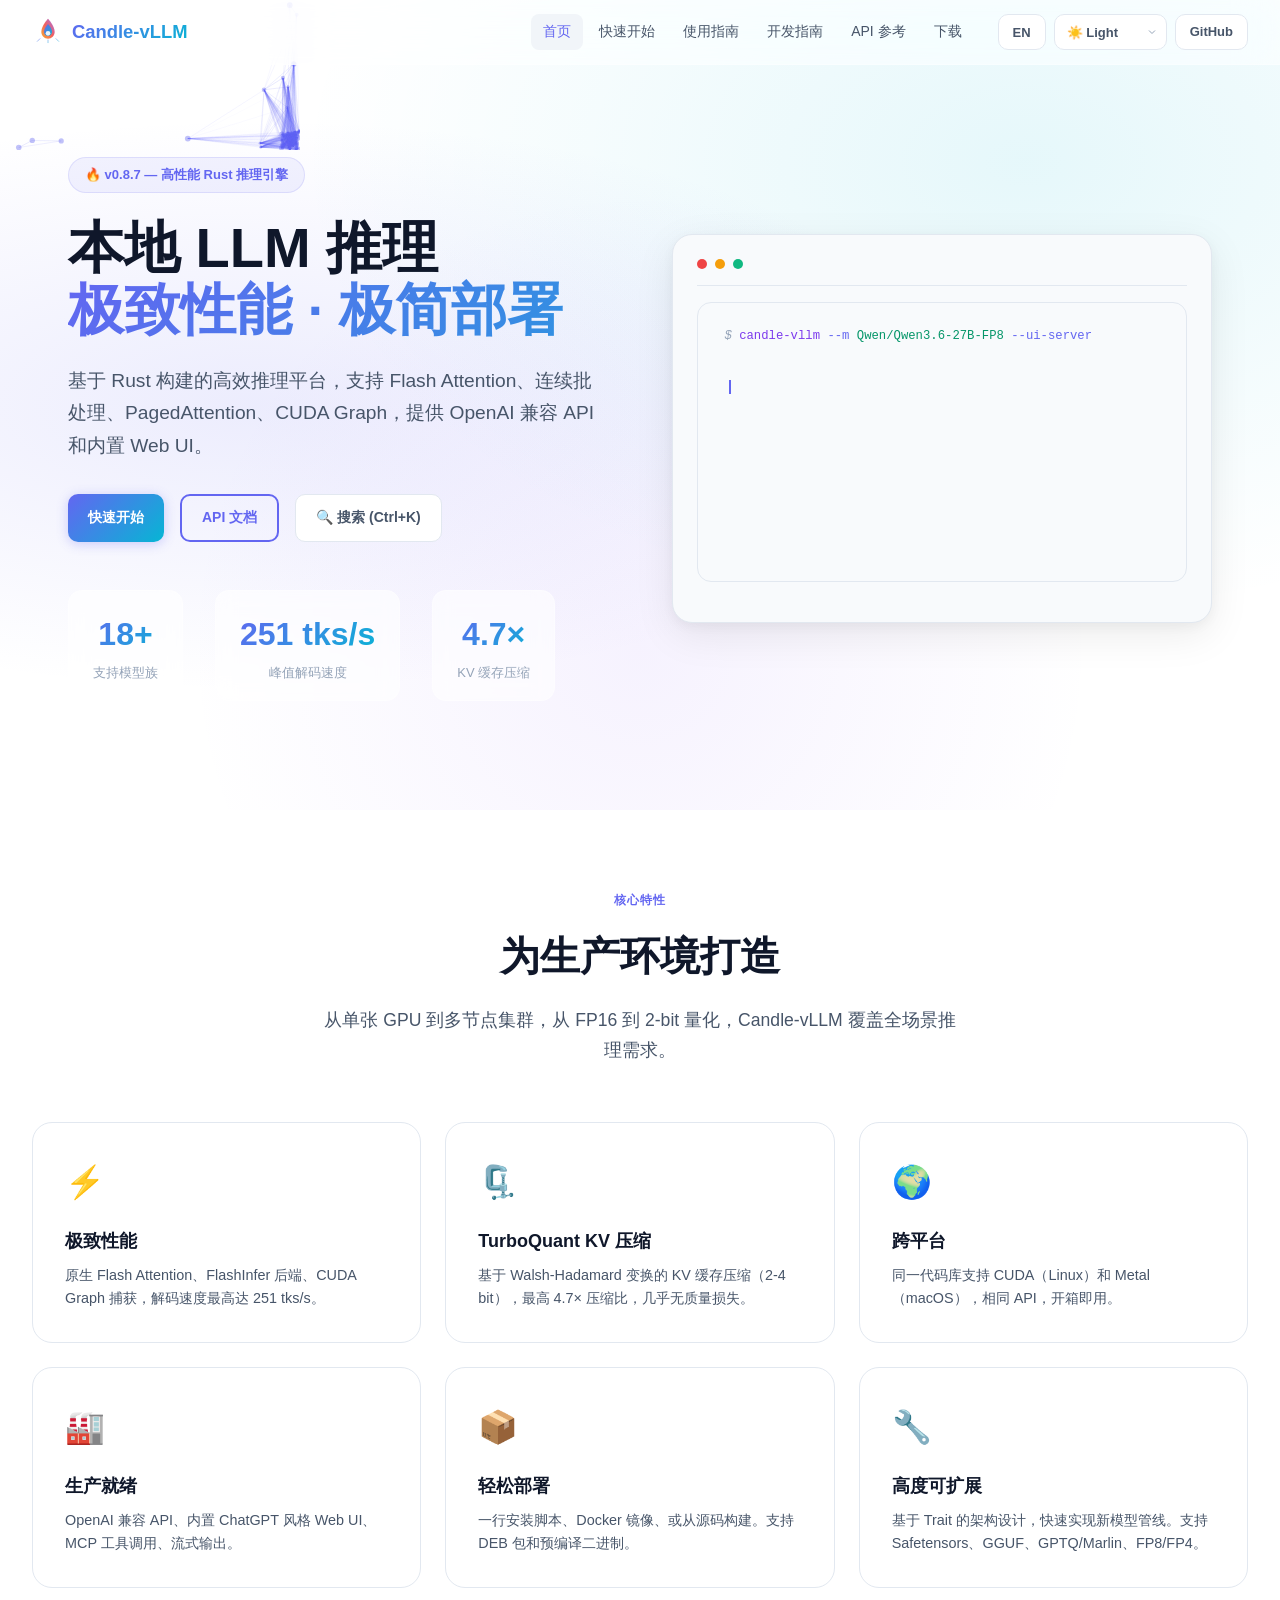
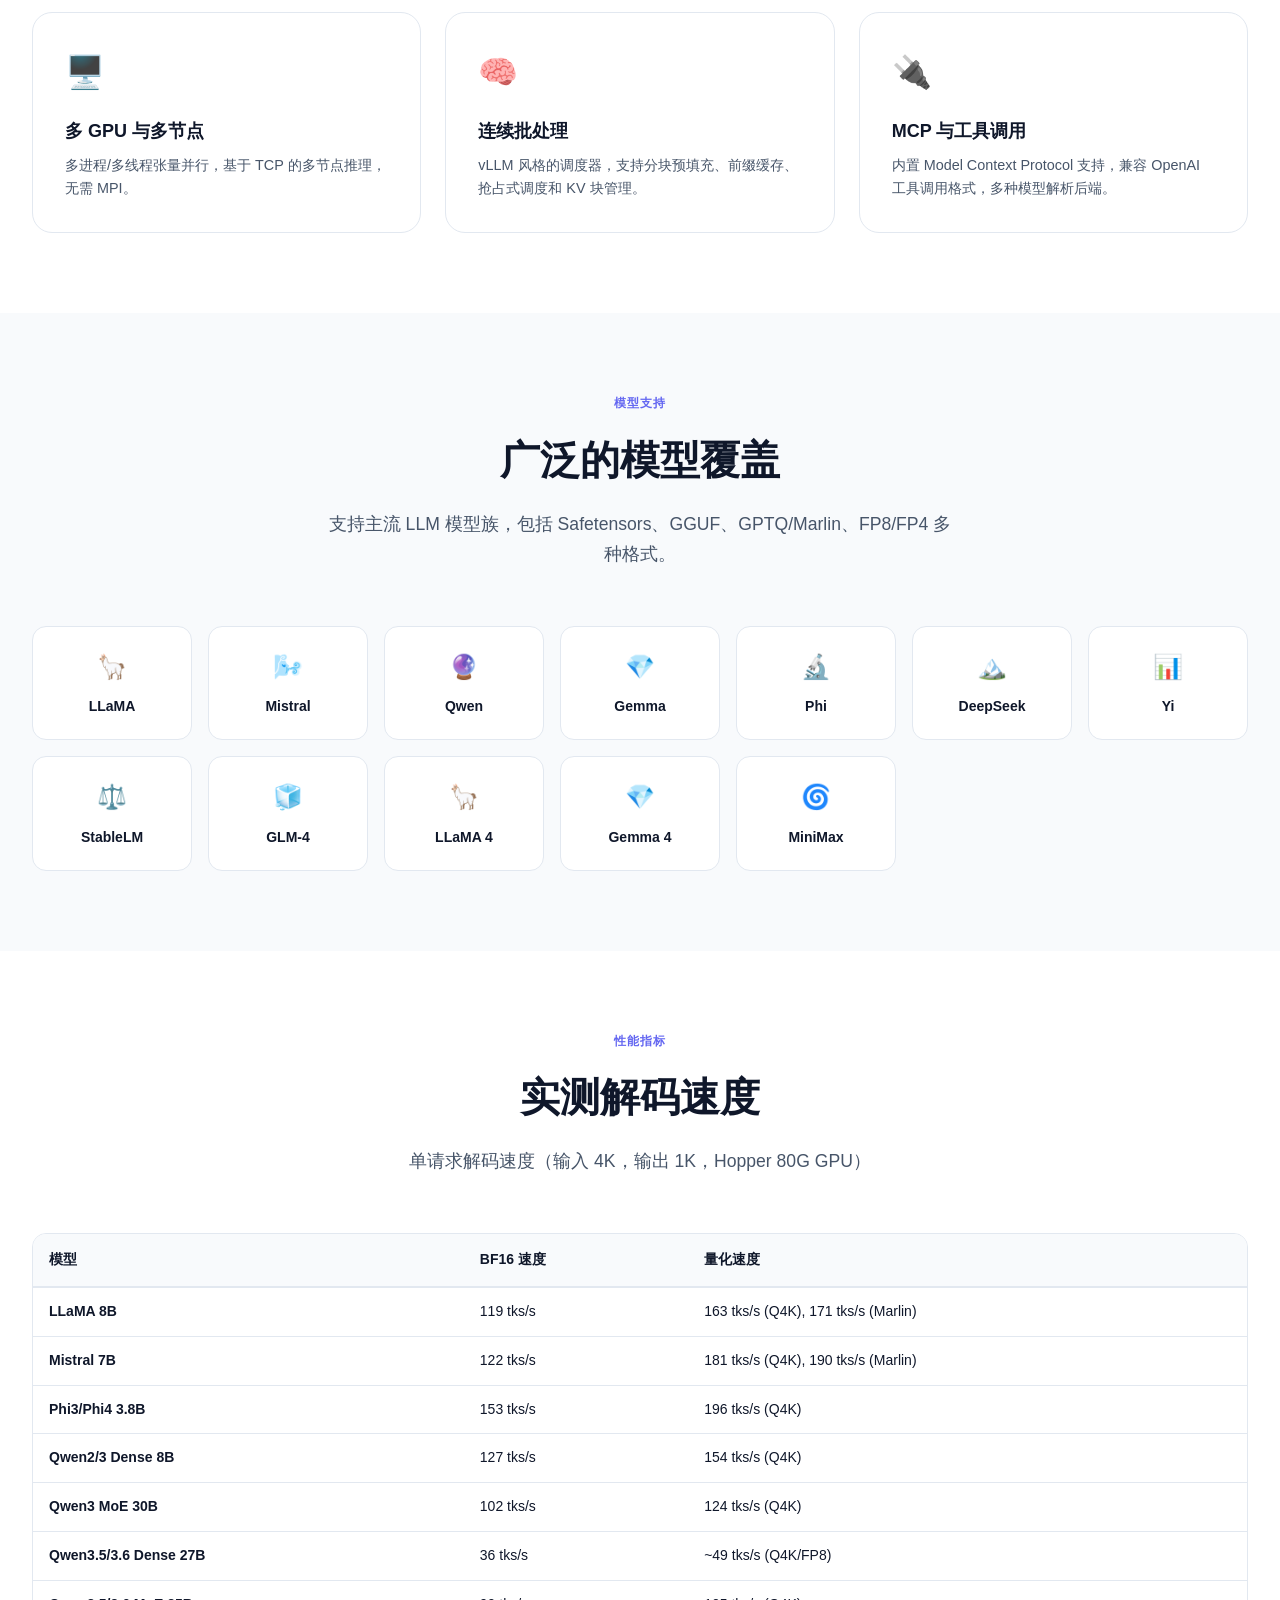
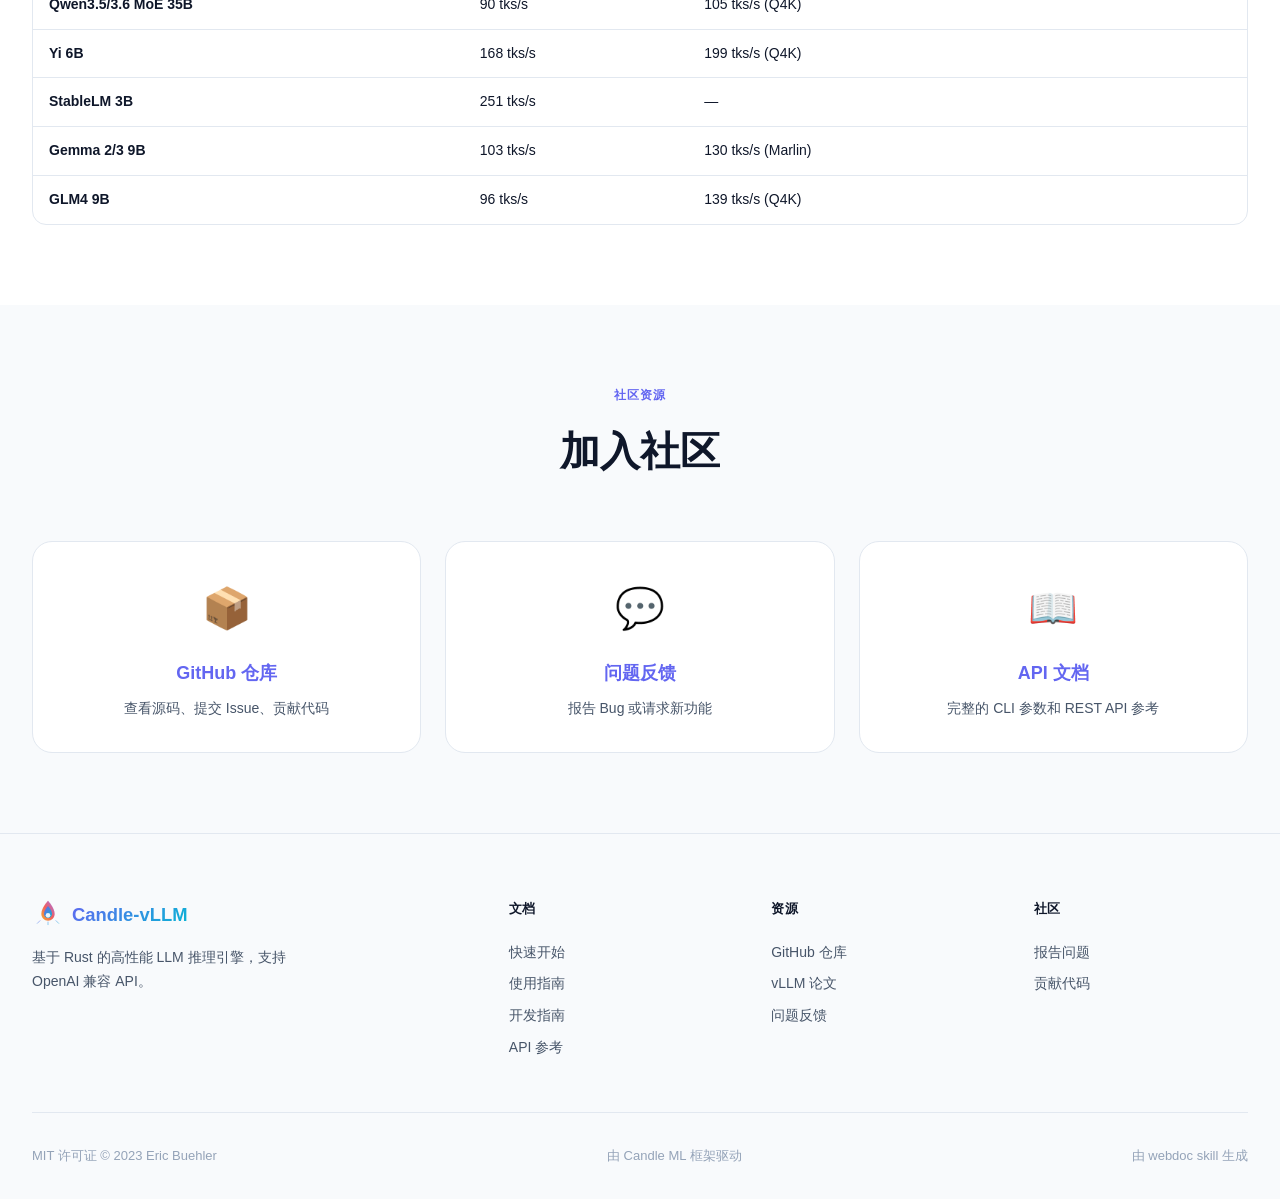
==== commit 74d96323: "Use Ubuntu 20.04 for SM70-SM89 build & fix benchmark bug" ====
--- a/paged/index.html
+++ b/paged/index.html
@@ -59,7 +59,7 @@
     <div class="hero-grid">
       <div>
         <div class="hero-badge">
-          <span data-zh="🔥 v0.8.6 — 高性能 Rust 推理引擎" data-en="🔥 v0.8.6 — High-Performance Rust Inference Engine">🔥 v0.8.6 — 高性能 Rust 推理引擎</span>
+          <span data-zh="🔥 v0.8.7 — 高性能 Rust 推理引擎" data-en="🔥 v0.8.7 — High-Performance Rust Inference Engine">🔥 v0.8.7 — 高性能 Rust 推理引擎</span>
         </div>
         <h1>
           <span data-zh="本地 LLM 推理" data-en="Local LLM Inference">本地 LLM 推理</span><br>
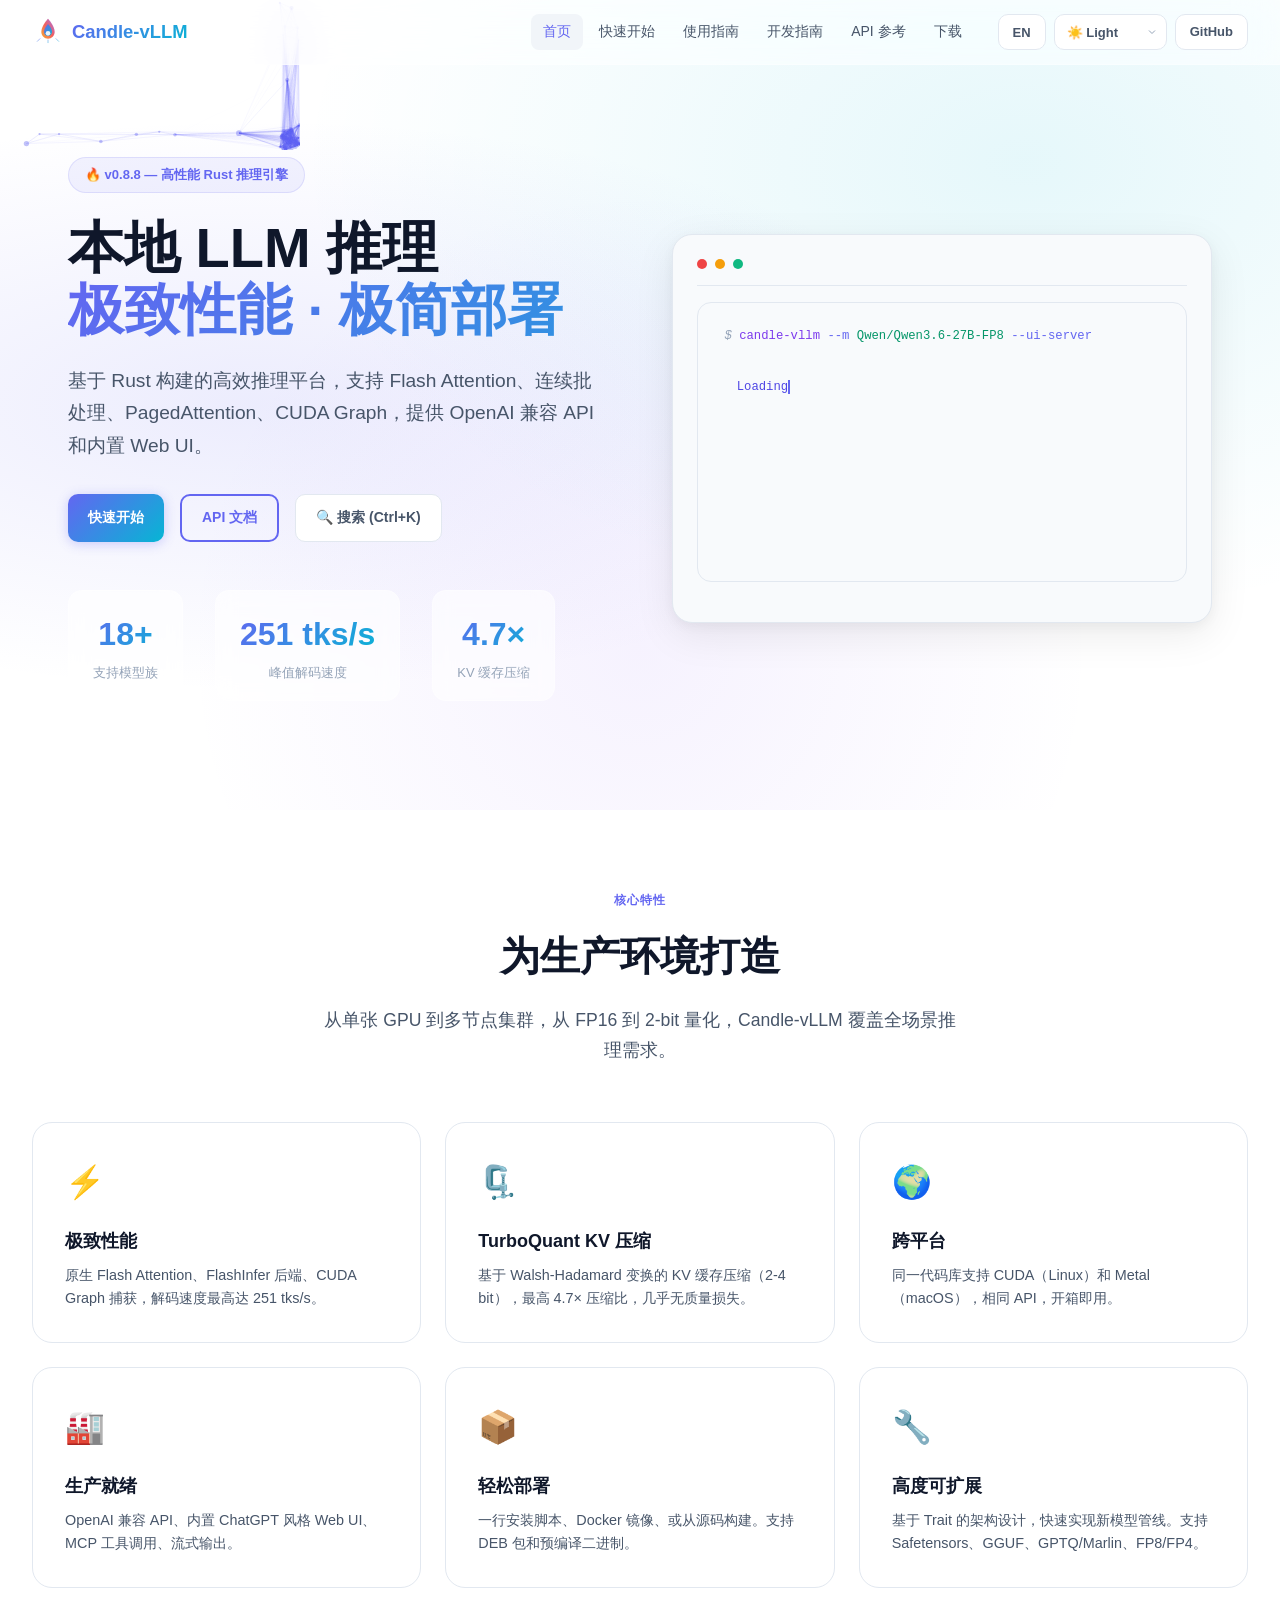
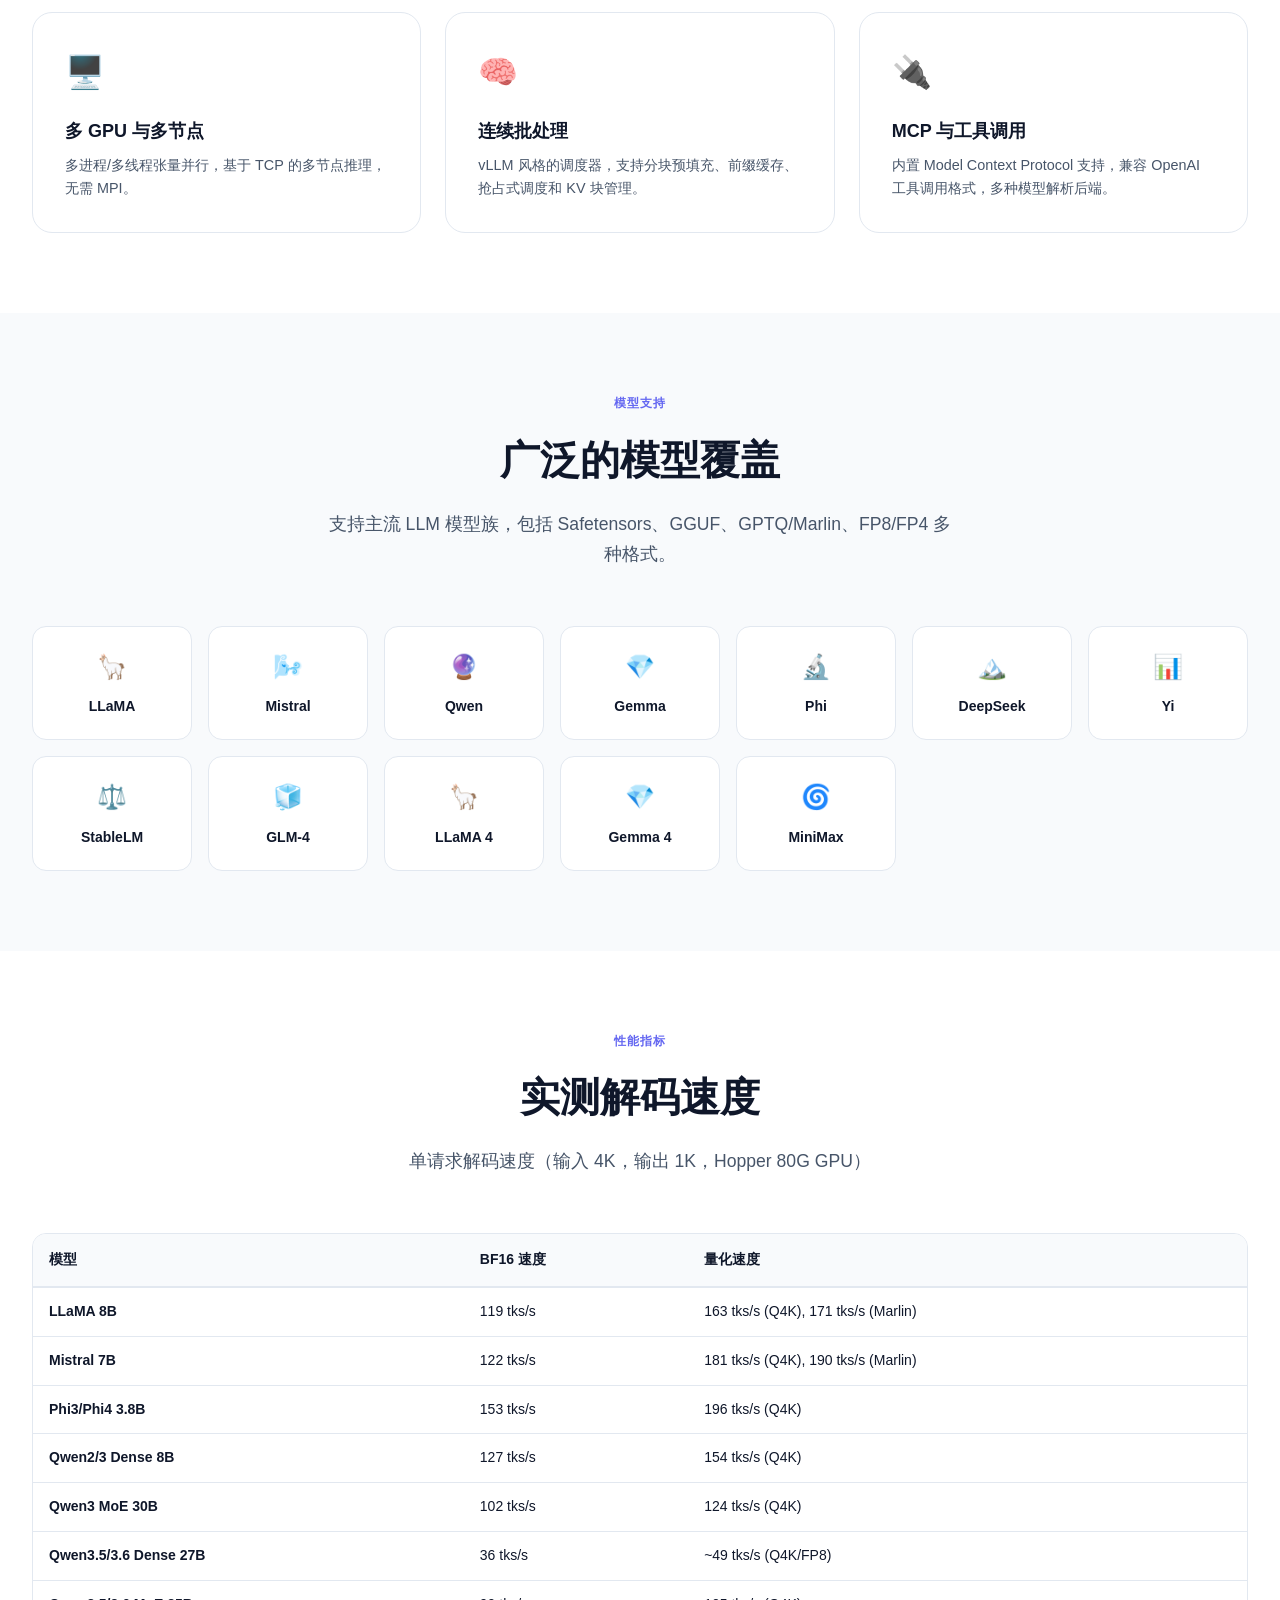
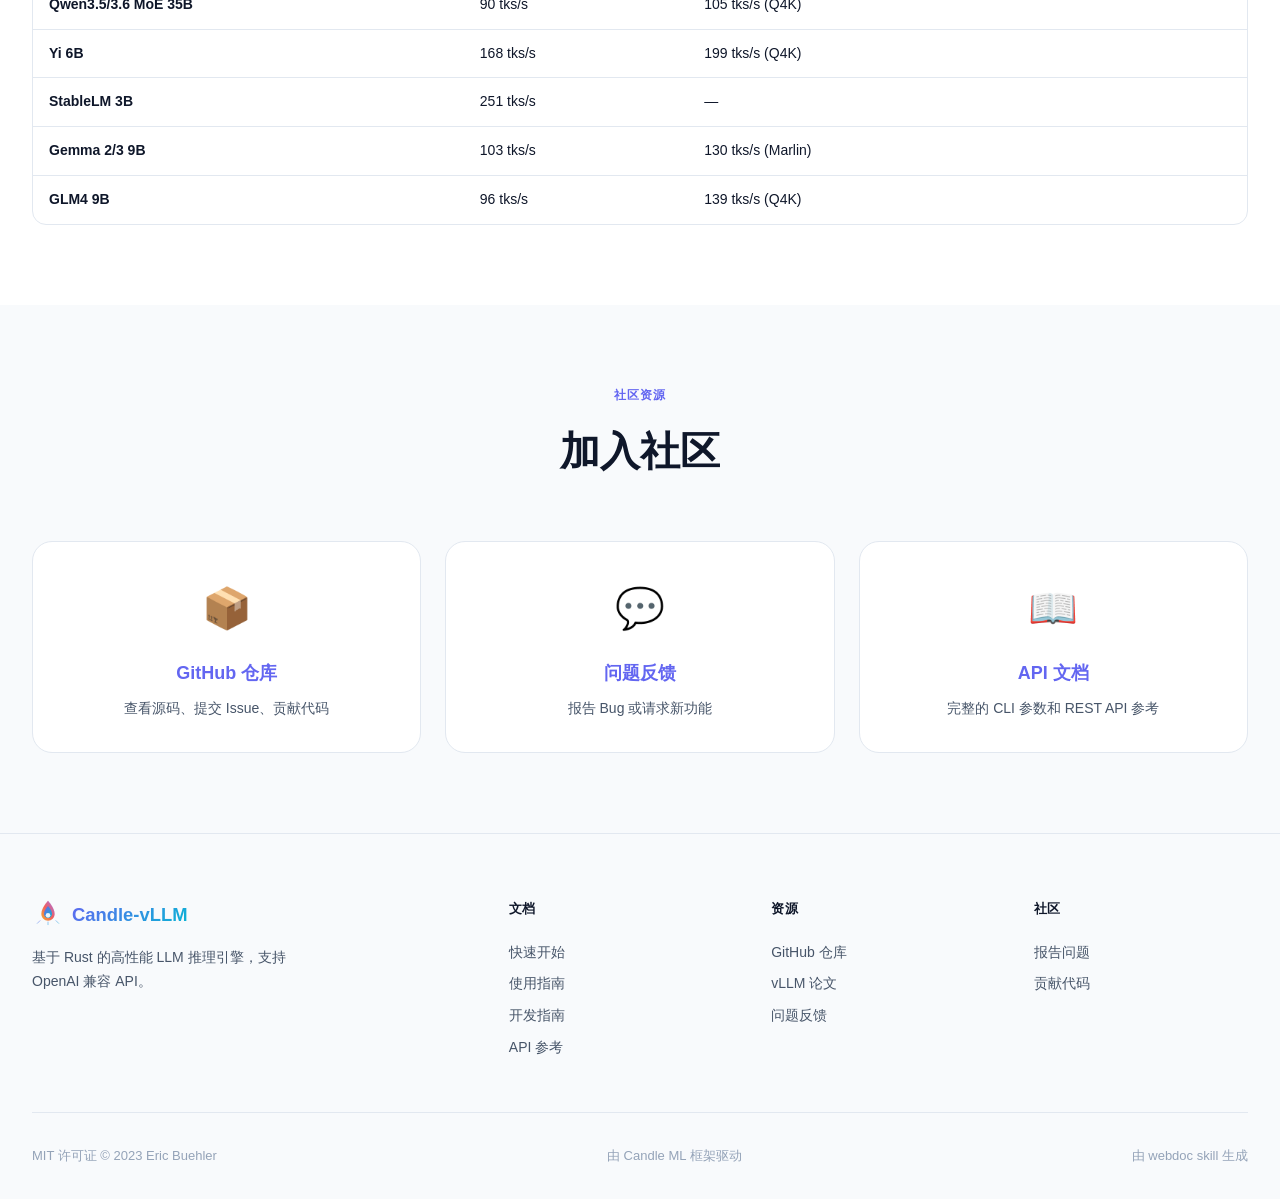
==== commit ca3205ec: "Bump version to v0.8.8" ====
--- a/paged/index.html
+++ b/paged/index.html
@@ -59,7 +59,7 @@
     <div class="hero-grid">
       <div>
         <div class="hero-badge">
-          <span data-zh="🔥 v0.8.7 — 高性能 Rust 推理引擎" data-en="🔥 v0.8.7 — High-Performance Rust Inference Engine">🔥 v0.8.7 — 高性能 Rust 推理引擎</span>
+          <span data-zh="🔥 v0.8.8 — 高性能 Rust 推理引擎" data-en="🔥 v0.8.8 — High-Performance Rust Inference Engine">🔥 v0.8.8 — 高性能 Rust 推理引擎</span>
         </div>
         <h1>
           <span data-zh="本地 LLM 推理" data-en="Local LLM Inference">本地 LLM 推理</span><br>
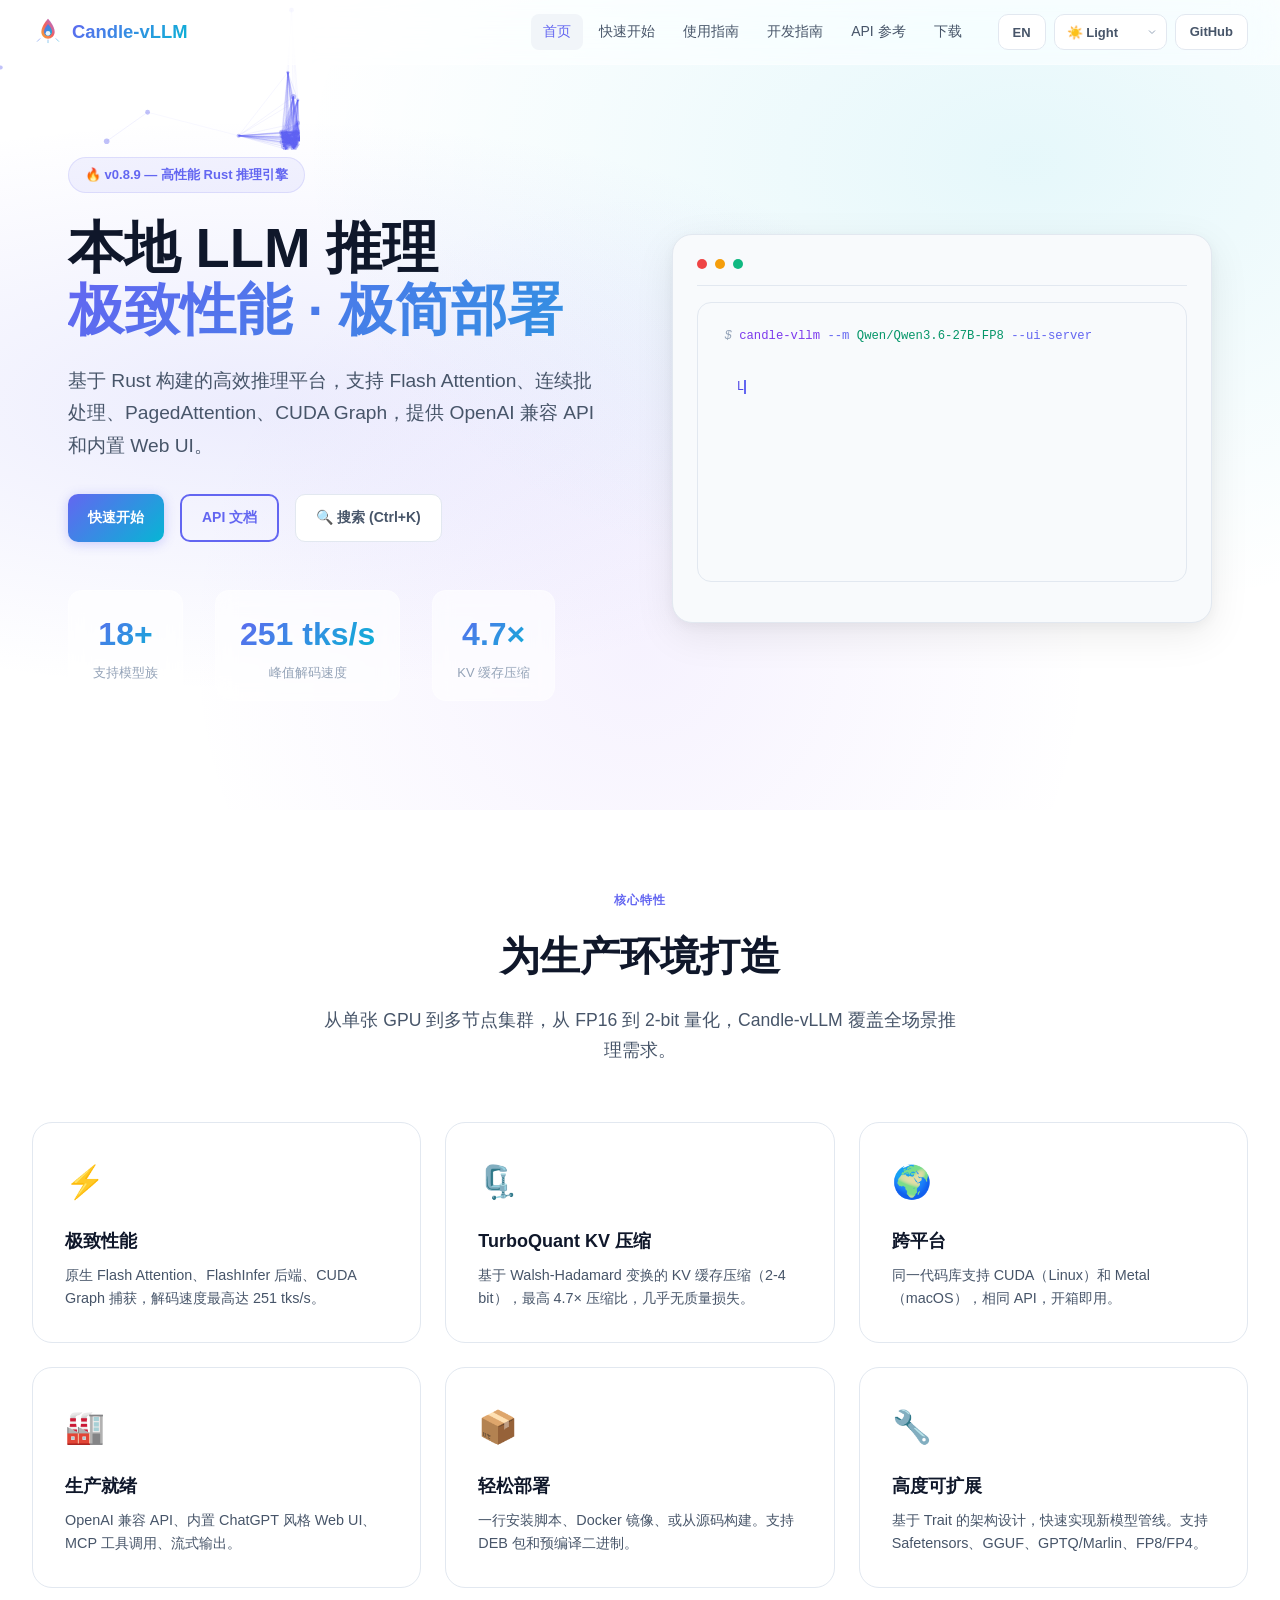
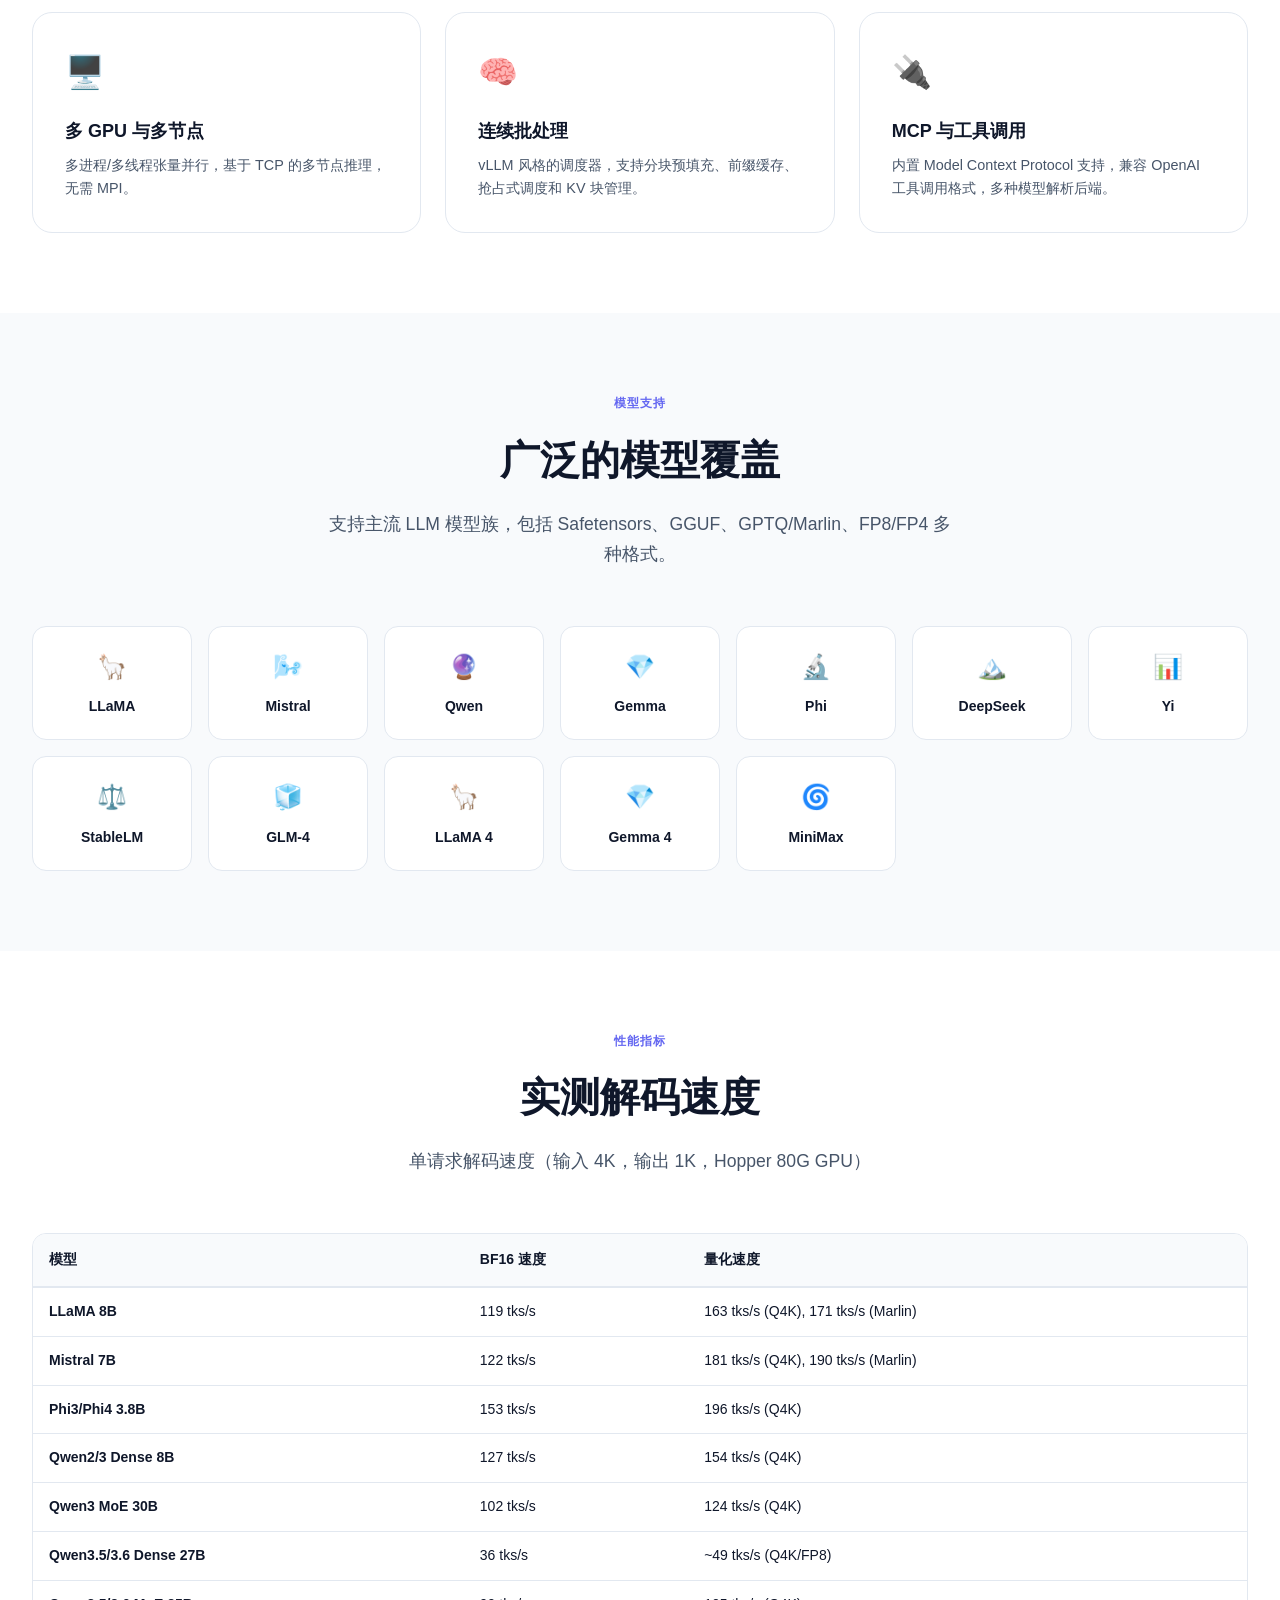
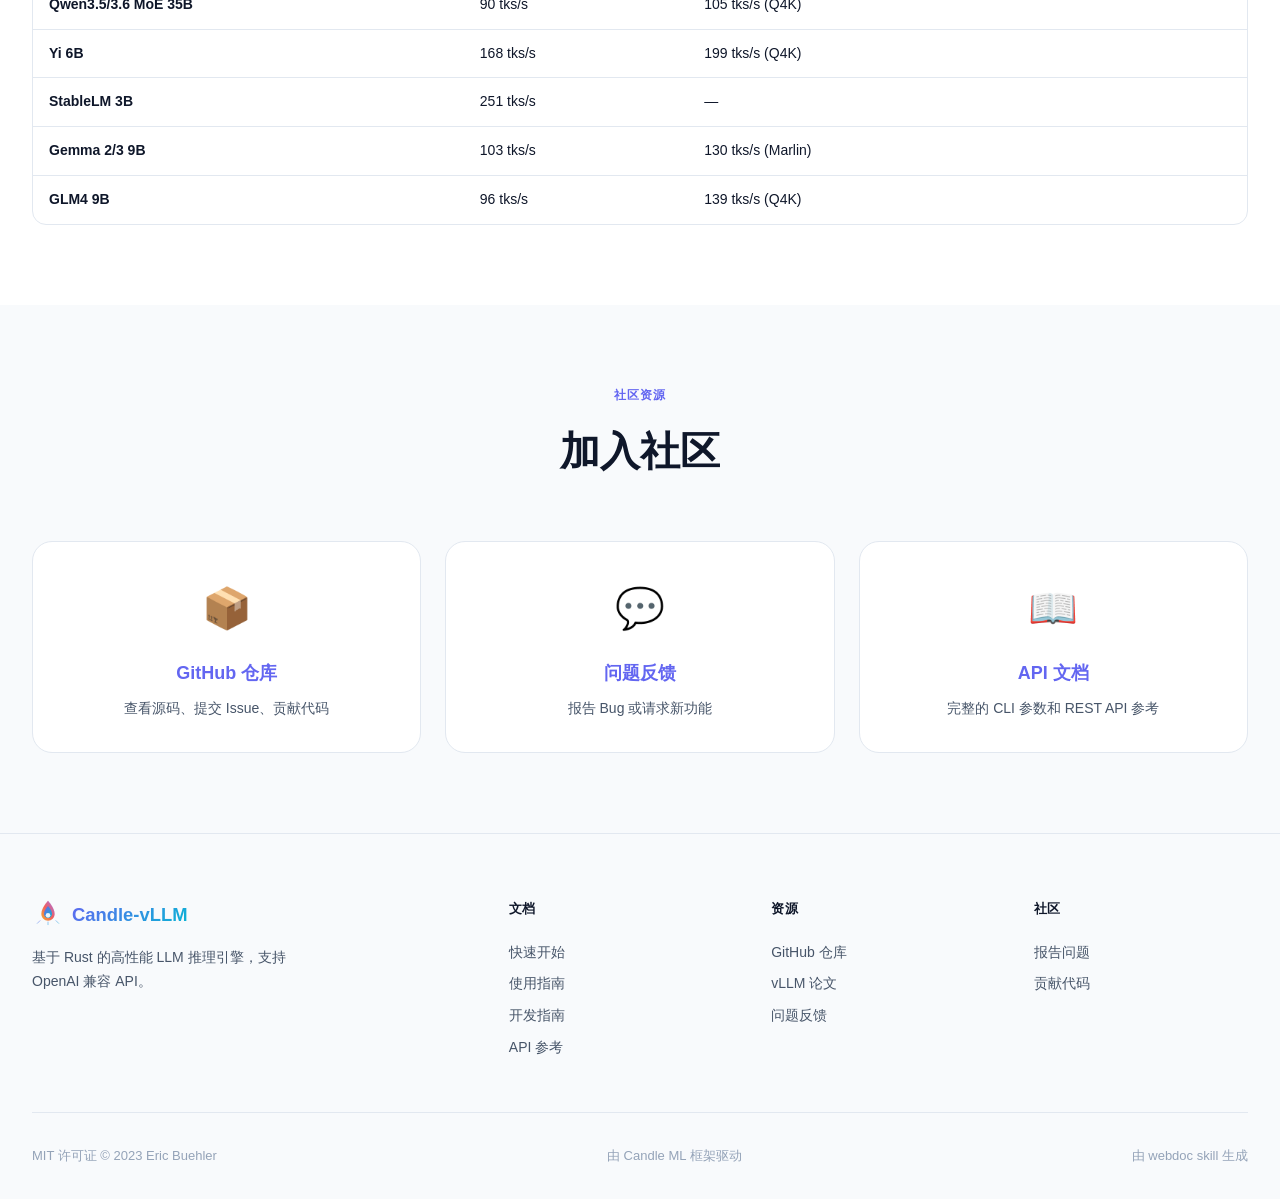
==== commit 124ed495: "Bump version to v0.8.9" ====
--- a/paged/index.html
+++ b/paged/index.html
@@ -59,7 +59,7 @@
     <div class="hero-grid">
       <div>
         <div class="hero-badge">
-          <span data-zh="🔥 v0.8.8 — 高性能 Rust 推理引擎" data-en="🔥 v0.8.8 — High-Performance Rust Inference Engine">🔥 v0.8.8 — 高性能 Rust 推理引擎</span>
+          <span data-zh="🔥 v0.8.9 — 高性能 Rust 推理引擎" data-en="🔥 v0.8.9 — High-Performance Rust Inference Engine">🔥 v0.8.9 — 高性能 Rust 推理引擎</span>
         </div>
         <h1>
           <span data-zh="本地 LLM 推理" data-en="Local LLM Inference">本地 LLM 推理</span><br>
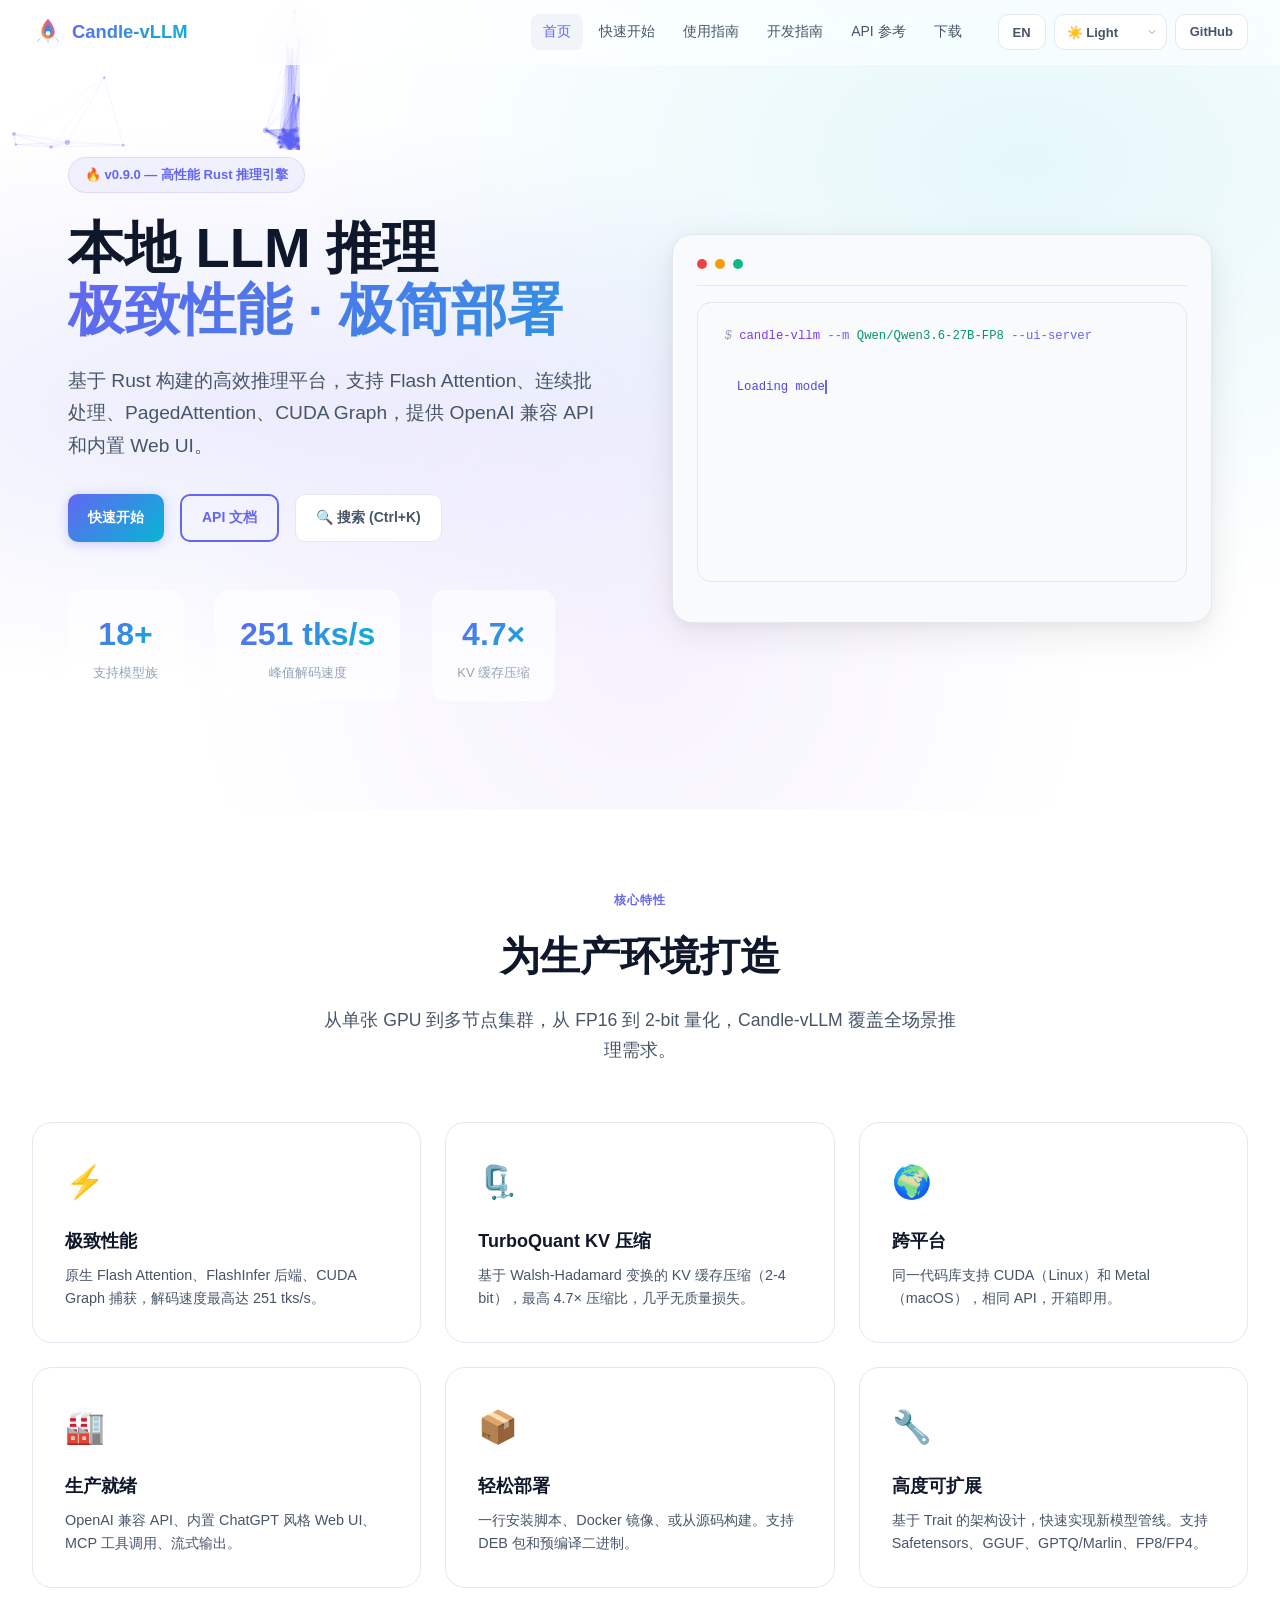
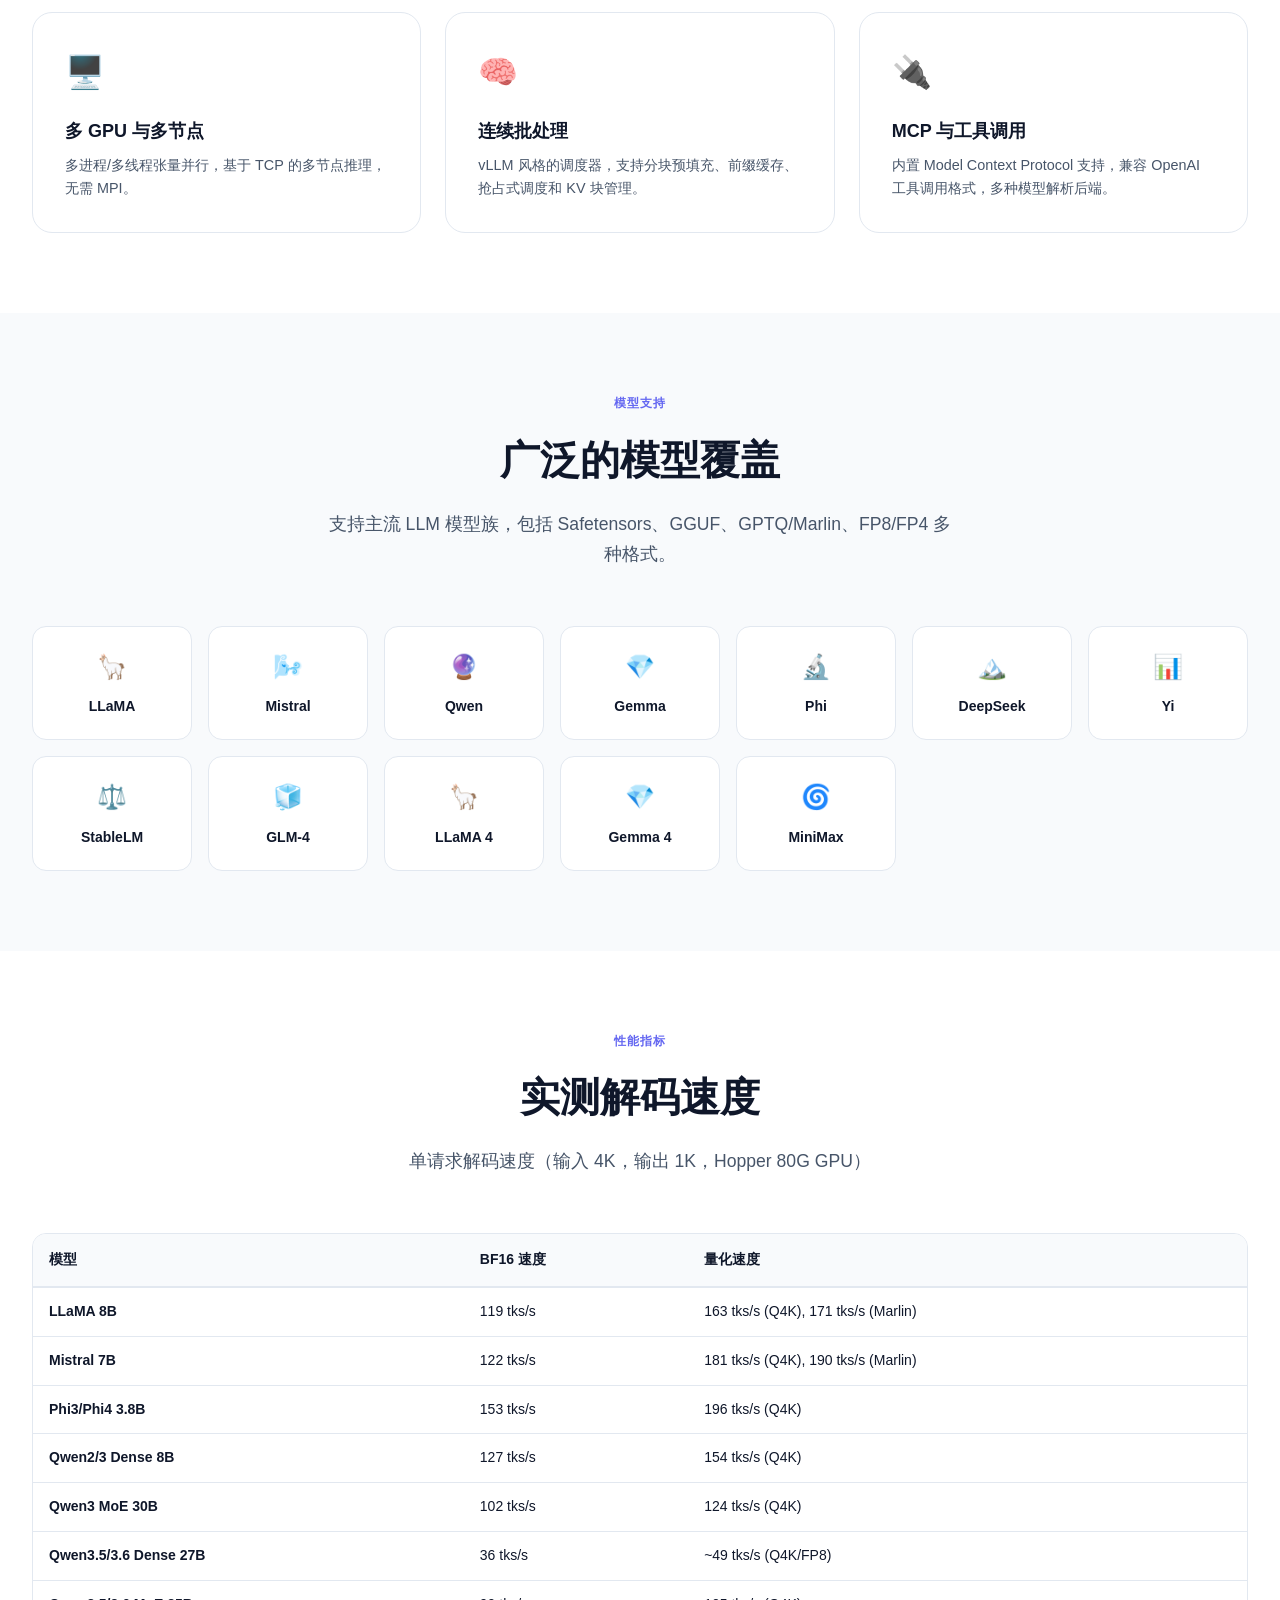
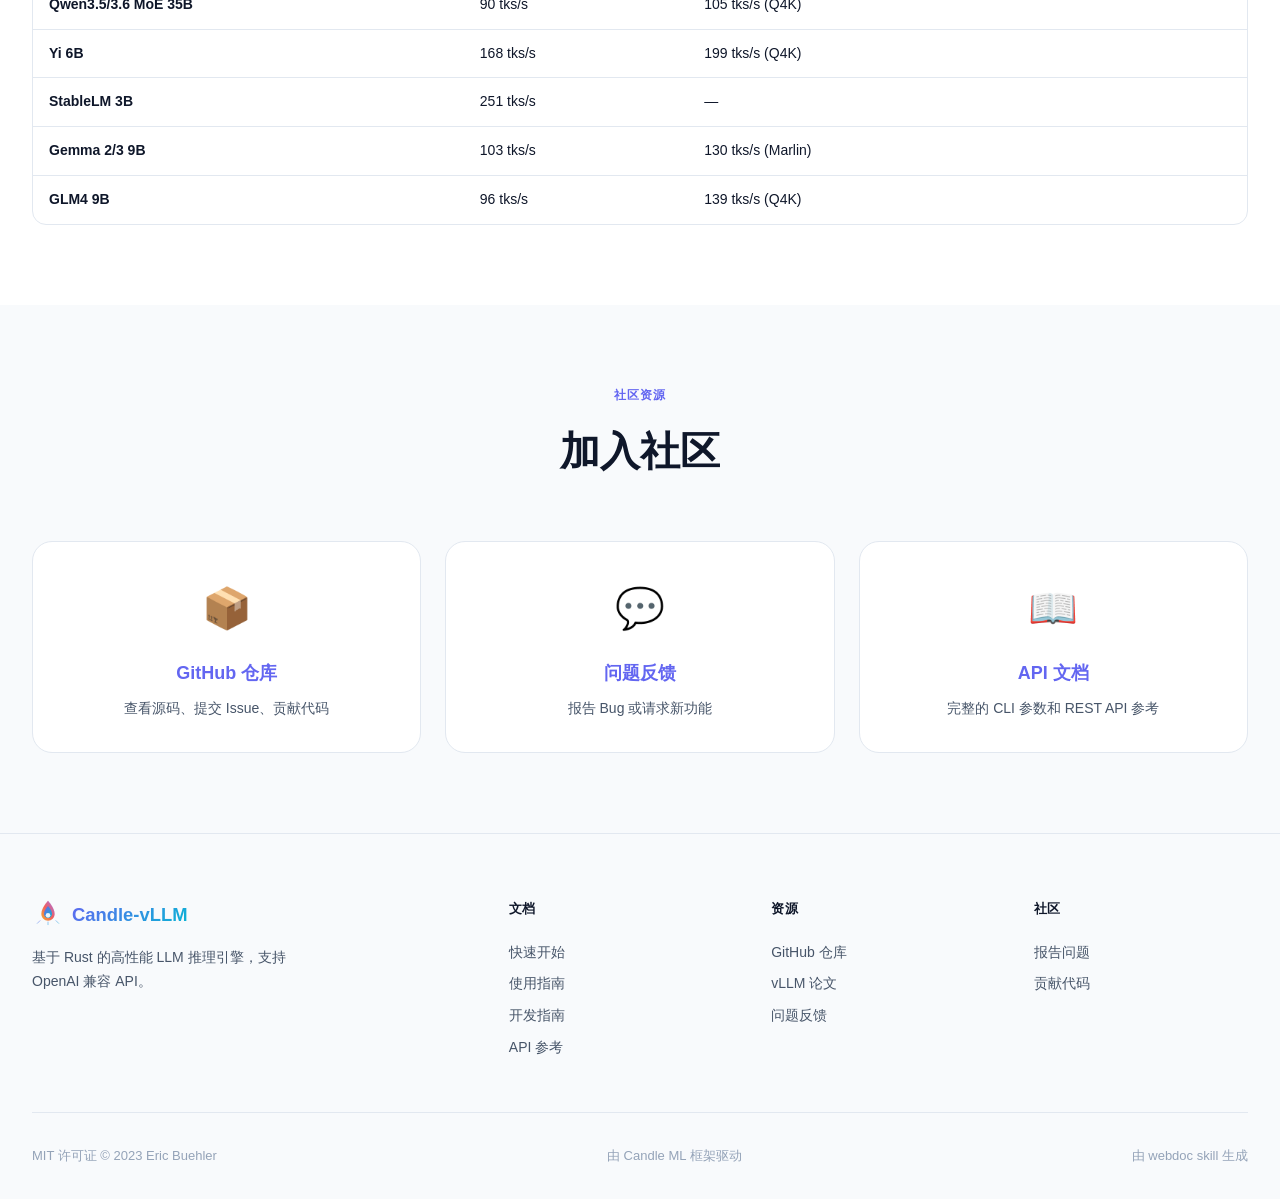
==== commit f68f4e1d: "Bump version to v0.9.0" ====
--- a/paged/index.html
+++ b/paged/index.html
@@ -59,7 +59,7 @@
     <div class="hero-grid">
       <div>
         <div class="hero-badge">
-          <span data-zh="🔥 v0.8.9 — 高性能 Rust 推理引擎" data-en="🔥 v0.8.9 — High-Performance Rust Inference Engine">🔥 v0.8.9 — 高性能 Rust 推理引擎</span>
+          <span data-zh="🔥 v0.9.0 — 高性能 Rust 推理引擎" data-en="🔥 v0.9.0 — High-Performance Rust Inference Engine">🔥 v0.9.0 — 高性能 Rust 推理引擎</span>
         </div>
         <h1>
           <span data-zh="本地 LLM 推理" data-en="Local LLM Inference">本地 LLM 推理</span><br>
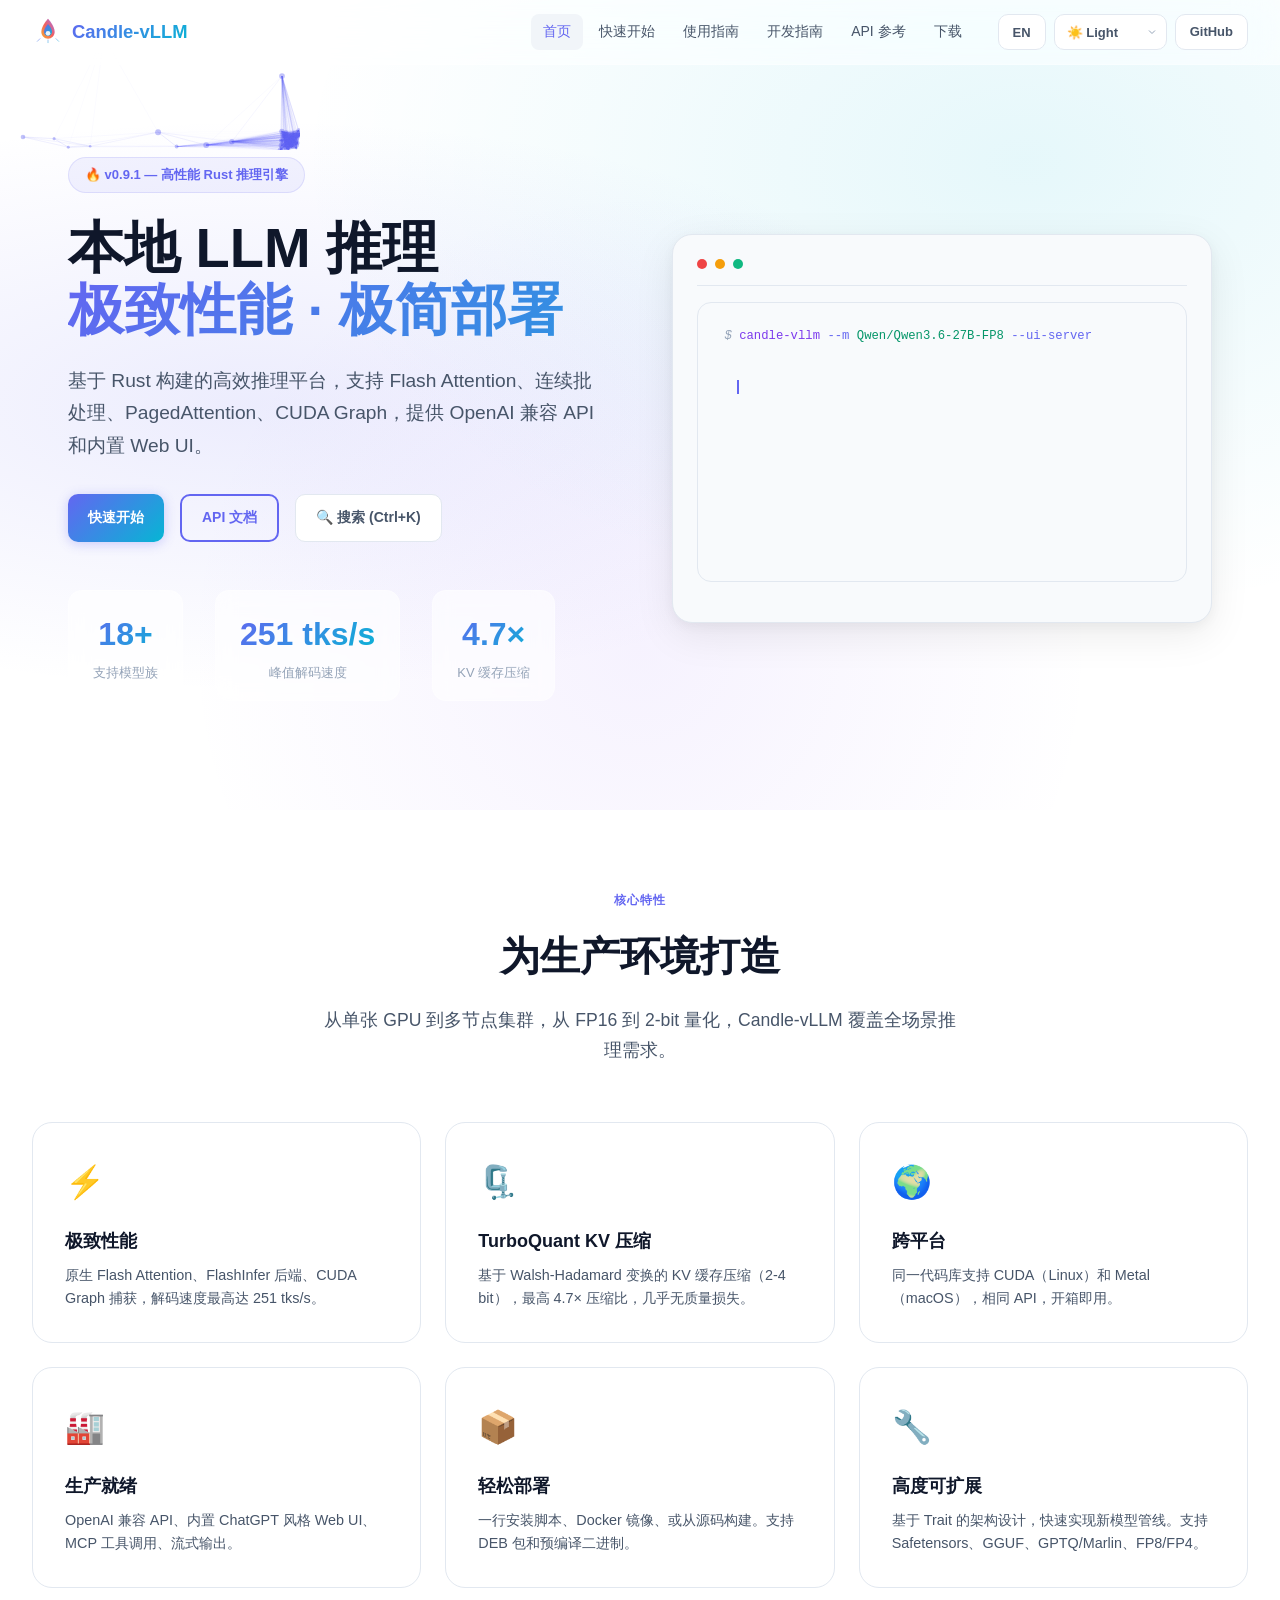
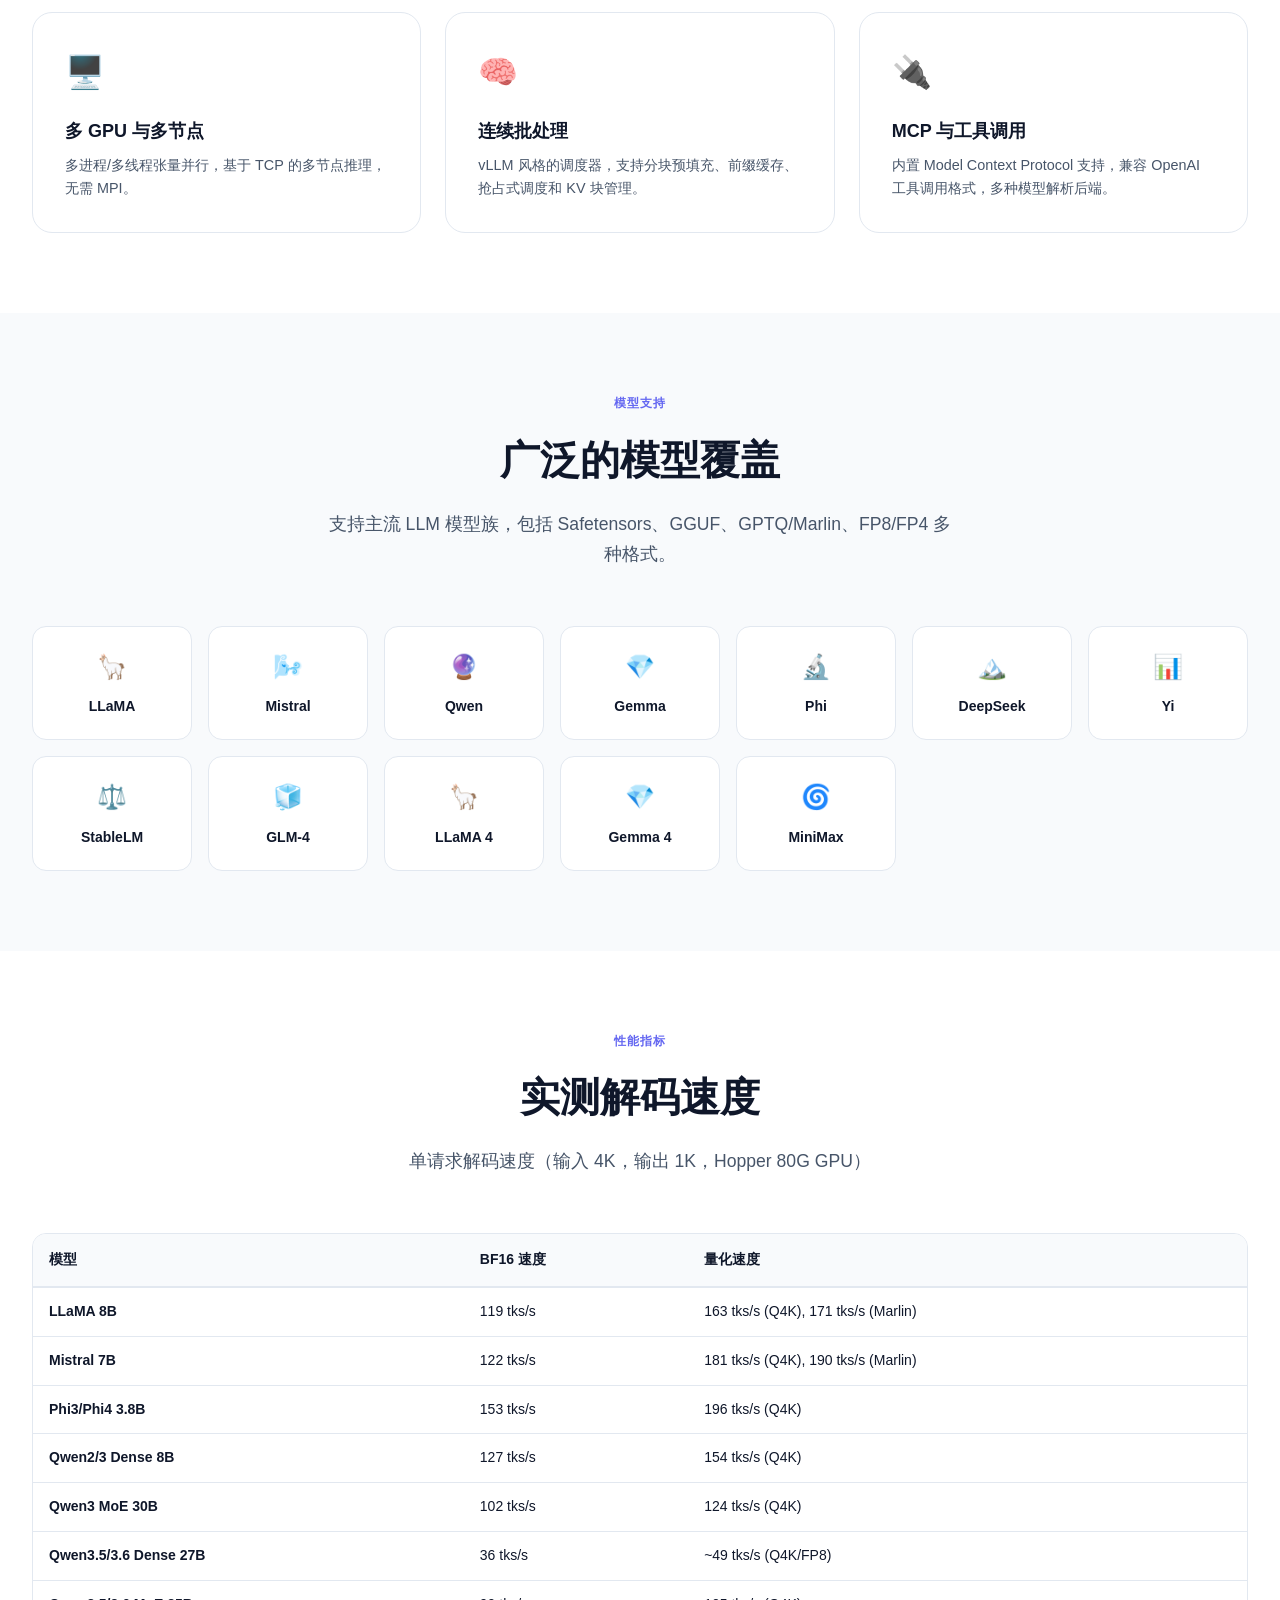
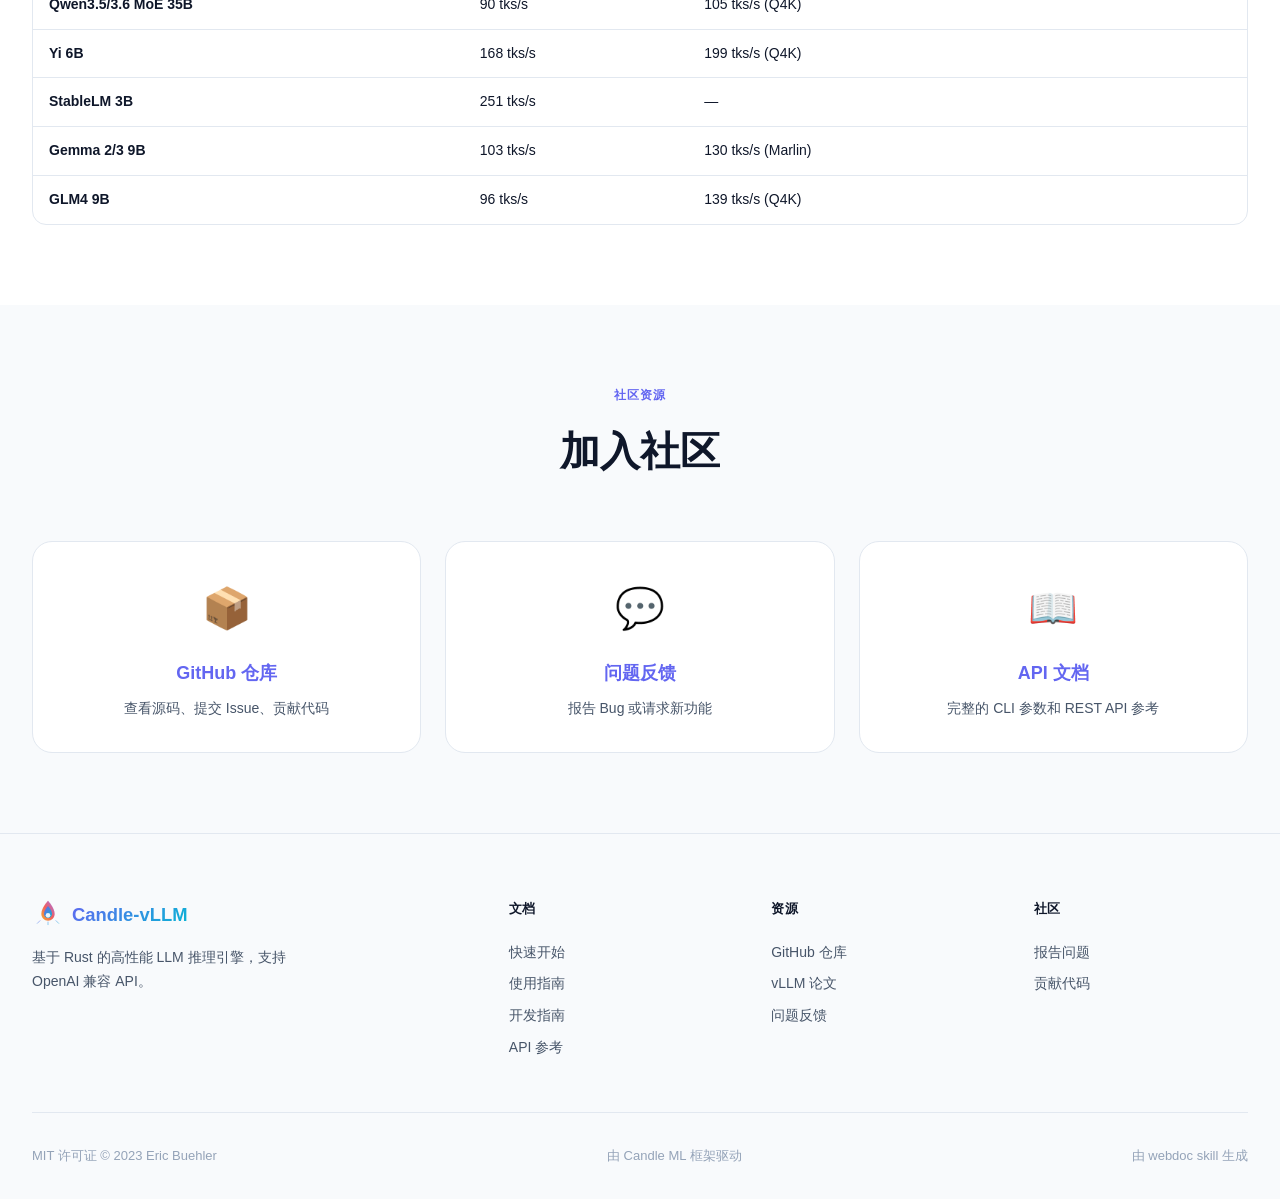
==== commit d3b19d21: "Fix Qwen3.8 precision issue" ====
--- a/paged/index.html
+++ b/paged/index.html
@@ -59,7 +59,7 @@
     <div class="hero-grid">
       <div>
         <div class="hero-badge">
-          <span data-zh="🔥 v0.9.0 — 高性能 Rust 推理引擎" data-en="🔥 v0.9.0 — High-Performance Rust Inference Engine">🔥 v0.9.0 — 高性能 Rust 推理引擎</span>
+          <span data-zh="🔥 v0.9.1 — 高性能 Rust 推理引擎" data-en="🔥 v0.9.1 — High-Performance Rust Inference Engine">🔥 v0.9.1 — 高性能 Rust 推理引擎</span>
         </div>
         <h1>
           <span data-zh="本地 LLM 推理" data-en="Local LLM Inference">本地 LLM 推理</span><br>
